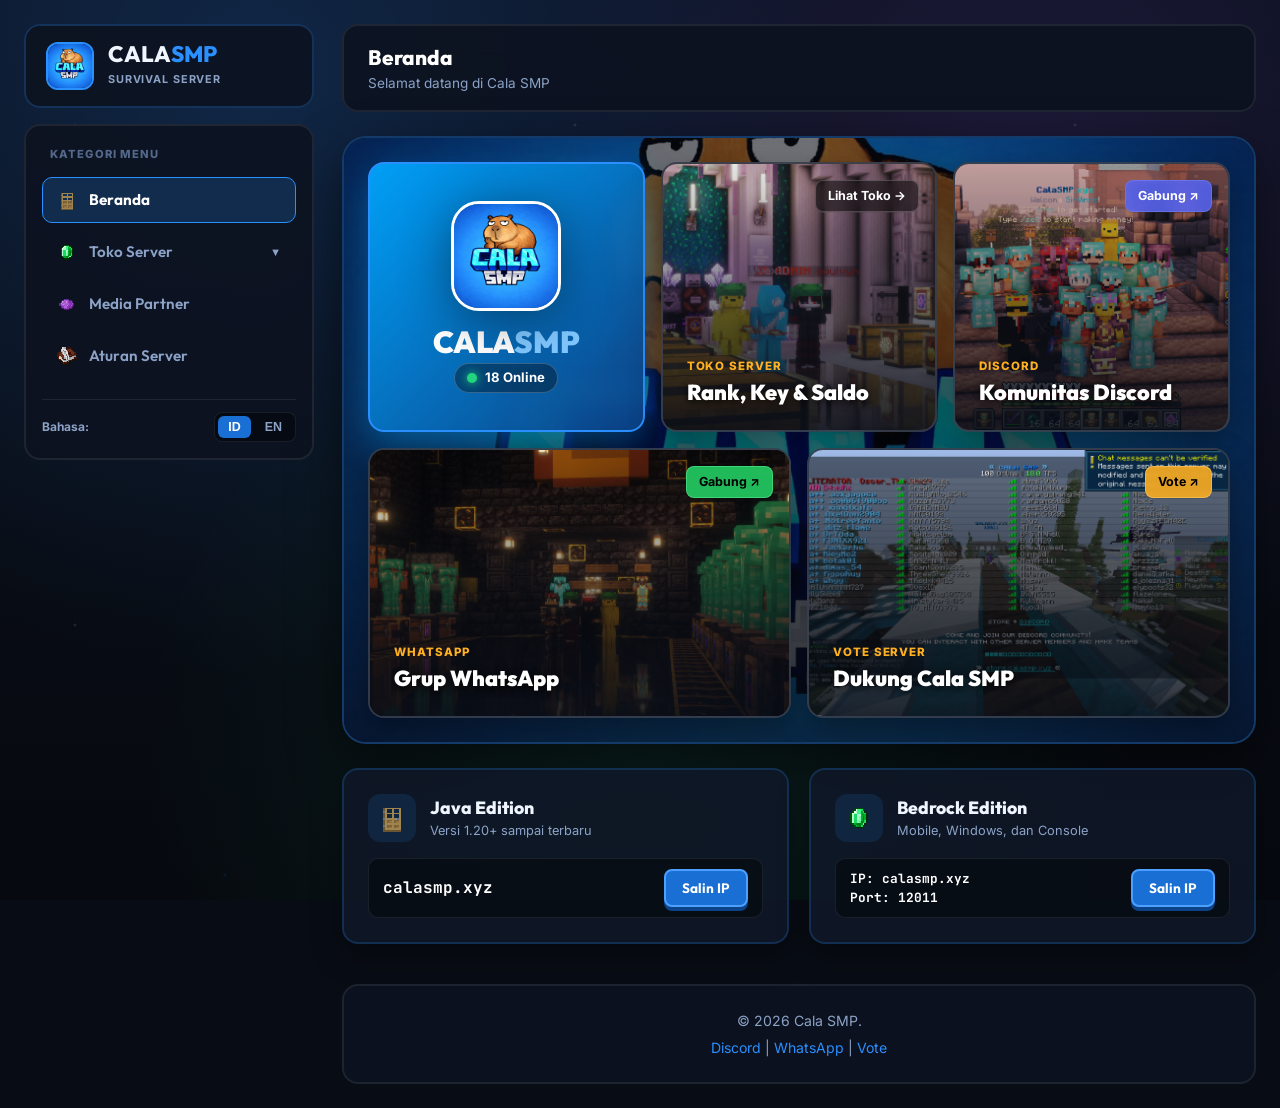
==== cala-smp-website/index.html @ ab81745f "Add files via upload" ====
<!DOCTYPE html>
<html lang="id">
<head>
    <meta charset="UTF-8">
    <meta name="viewport" content="width=device-width, initial-scale=1.0">
    <title>Cala SMP — Official Server & Shop</title>
    <meta name="description" content="Server survival Indonesia terinspirasi Donut SMP. Terbuka untuk semua pemain.">
    <link rel="preconnect" href="https://fonts.googleapis.com">
    <link rel="preconnect" href="https://fonts.gstatic.com" crossorigin>
    <link href="https://fonts.googleapis.com/css2?family=Outfit:wght@400;500;600;700;800;900&family=Inter:wght@400;500;600;700&family=JetBrains+Mono:wght@500;600;700&display=swap" rel="stylesheet">
    <link rel="stylesheet" href="css/style.css">
</head>
<body>

    <!-- Ambient background glow -->
    <div class="page-bg"></div>

    <!-- App Layout Container -->
    <div class="app-layout">
        
        <!-- Sidebar Navigation -->
        <aside class="sidebar" id="sidebar">
            <button class="sidebar-close" id="sidebarClose" aria-label="Tutup menu">✕</button>

            <!-- Brand Box -->
            <div class="brand-box">
                <div class="brand-logo-wrap">
                    <img src="img/cala.png" alt="Cala SMP" class="brand-logo">
                </div>
                <div class="brand-details">
                    <h1 class="brand-title">CALA<span>SMP</span></h1>
                    <span class="brand-tag">SURVIVAL SERVER</span>
                </div>
            </div>

            <!-- Clean Navigation Categories -->
            <div class="nav-card">
                <div class="nav-label" data-i18n="categories_lbl">Kategori Menu</div>

                <button class="nav-btn active" data-target="home">
                    <span class="nav-icon"><img src="img/Oak_Door.png" alt="" class="mc-nav-ico"></span>
                    <span data-i18n="nav_home">Beranda</span>
                </button>

                <div class="nav-group" id="storeGroup">
                    <button class="nav-btn" id="storeTrigger">
                        <span class="nav-icon"><img src="img/Emerald.png" alt="" class="mc-nav-ico"></span>
                        <span data-i18n="nav_store">Toko Server</span>
                        <span class="nav-chevron">▼</span>
                    </button>
                    <div class="nav-submenu" id="storeSubmenu">
                        <div class="nav-submenu-inner">
                            <button class="nav-sublink" data-target="ranks"><img src="img/Lapis_Lazuli.png" alt="" class="mc-sub-ico"><span data-i18n="nav_ranks">Rank</span></button>
                            <button class="nav-sublink" data-target="keys"><img src="img/Tripwire_Hook.png" alt="" class="mc-sub-ico"><span data-i18n="nav_keys">Key Crate</span></button>
                            <button class="nav-sublink" data-target="money"><img src="img/Bundle_Filled.png" alt="" class="mc-sub-ico"><span data-i18n="nav_money">Saldo Server</span></button>
                            <button class="nav-sublink" data-target="tools"><img src="img/Netherite_Pickaxe.png" alt="" class="mc-sub-ico"><span data-i18n="nav_tools">Amethyst Tool</span></button>
                        </div>
                    </div>
                </div>

                <button class="nav-btn" data-target="media">
                    <span class="nav-icon"><img src="img/Purple_Dye.png" alt="" class="mc-nav-ico"></span>
                    <span data-i18n="nav_media">Media Partner</span>
                </button>
                
                <button class="nav-btn" data-target="rules">
                    <span class="nav-icon"><img src="img/Writable_Book.png" alt="" class="mc-nav-ico"></span>
                    <span data-i18n="nav_rules">Aturan Server</span>
                </button>

                <!-- Integrated Language Switcher Box -->
                <div class="sidebar-lang-box">
                    <span class="lang-label">Bahasa:</span>
                    <div class="lang-switch">
                        <button class="lang-btn active" data-lang="id">ID</button>
                        <button class="lang-btn" data-lang="en">EN</button>
                    </div>
                </div>
            </div>
        </aside>

        <!-- Sidebar Overlay for Mobile -->
        <div class="sidebar-overlay" id="sidebarOverlay"></div>

        <!-- Main Content Area -->
        <main class="main-content">

            <!-- Topbar Header (Cleaned up, no buttons) -->
            <header class="topbar">
                <div class="topbar-left">
                    <button class="mobile-menu-btn" id="menuBtn" aria-label="Buka Menu">
                        <span>☰</span>
                    </button>
                    <div class="topbar-title-wrap">
                        <h2 id="pageTitle" data-i18n="nav_home">Beranda</h2>
                        <p id="pageSub" data-i18n="topbar_home_sub">Selamat datang di Cala SMP</p>
                    </div>
                </div>
            </header>

            <!-- Content Panes Container -->
            <div class="pane-wrapper">

                <!-- PANE 1: BERANDA -->
                <section class="pane active" id="pane-home">
                    
                    <!-- Hero Container with Video Background (DonutSMP Inspired Layout) -->
                    <div class="hero-donut-section">
                        
                        <!-- Background Video Loop with High Brightness & Opacity -->
                        <div class="hero-video-wrap">
                            <video autoplay muted loop playsinline poster="img/cala.png">
                                <source src="img/bg.mp4" type="video/mp4">
                            </video>
                            <div class="hero-video-overlay"></div>
                        </div>

                        <!-- 5-Card DonutSMP Style Hero Grid -->
                        <div class="hero-donut-grid">
                            
                            <!-- Card 1: Brand Logo & Online Status (DonutSMP Centered Layout, No IP pill) -->
                            <div class="hero-card-brand 3d-card hero-card-donut-style">
                                <div class="hero-donut-logo-box">
                                    <img src="img/cala.png" alt="Cala SMP" class="hero-donut-logo">
                                </div>
                                <div class="hero-donut-brand-info">
                                    <h1 class="hero-donut-title">CALA<span>SMP</span></h1>
                                    <div class="hero-status-tag">
                                        <span class="live-status-dot"></span>
                                        <span><strong id="player-count">--</strong> Online</span>
                                    </div>
                                </div>
                            </div>

                            <!-- Card 2: Store Banner Card (using store.png) -->
                            <div class="hero-card-banner 3d-card" onclick="switchPane('store')">
                                <img src="img/store.png" alt="Toko Server" class="hero-banner-img">
                                <div class="hero-banner-gradient"></div>
                                <div class="hero-banner-content">
                                    <span class="hero-banner-subtag" data-i18n="nav_store">TOKO SERVER</span>
                                    <h3 class="hero-banner-title" data-i18n="hero_store_title">Rank, Key & Saldo</h3>
                                </div>
                                <div class="hero-banner-badge-go">
                                    <span data-i18n="open_menu">Lihat Toko →</span>
                                </div>
                            </div>

                            <!-- Card 3: Discord Banner Card (using discord.png) -->
                            <a href="https://discord.gg/gHMrYFJQqt" target="_blank" class="hero-card-banner 3d-card">
                                <img src="img/discord.png" alt="Discord" class="hero-banner-img">
                                <div class="hero-banner-gradient"></div>
                                <div class="hero-banner-content">
                                    <span class="hero-banner-subtag">DISCORD</span>
                                    <h3 class="hero-banner-title" data-i18n="hero_discord_title">Komunitas Discord</h3>
                                </div>
                                <div class="hero-banner-badge-go btn-disc-badge">
                                    <span>Gabung ↗</span>
                                </div>
                            </a>

                            <!-- Card 4: WhatsApp Banner Card (using whatsapp.png) -->
                            <a href="https://chat.whatsapp.com/Hsfldrb8zcM2hnNnsLXDwQ" target="_blank" class="hero-card-banner 3d-card">
                                <img src="img/whatsapp.png" alt="WhatsApp" class="hero-banner-img">
                                <div class="hero-banner-gradient"></div>
                                <div class="hero-banner-content">
                                    <span class="hero-banner-subtag">WHATSAPP</span>
                                    <h3 class="hero-banner-title" data-i18n="hero_wa_title">Grup WhatsApp</h3>
                                </div>
                                <div class="hero-banner-badge-go btn-wa-badge">
                                    <span>Gabung ↗</span>
                                </div>
                            </a>

                            <!-- Card 5: Vote Banner Card (using vote.png) -->
                            <a href="https://minecraft-mp.com/server/359580/vote/" target="_blank" class="hero-card-banner 3d-card">
                                <img src="img/vote.png" alt="Vote" class="hero-banner-img">
                                <div class="hero-banner-gradient"></div>
                                <div class="hero-banner-content">
                                    <span class="hero-banner-subtag">VOTE SERVER</span>
                                    <h3 class="hero-banner-title" data-i18n="hero_vote_title">Dukung Cala SMP</h3>
                                </div>
                                <div class="hero-banner-badge-go btn-vote-badge">
                                    <span>Vote ↗</span>
                                </div>
                            </a>

                        </div>
                    </div>

                    <!-- Server IP Info Grid (Uniform White Text for Java & Bedrock) -->
                    <div class="info-grid-2">
                        
                        <!-- Java Edition Card -->
                        <div class="info-card 3d-card">
                            <div class="card-header">
                                <span class="card-ico"><img src="img/Oak_Door.png" alt="" class="mc-header-ico"></span>
                                <div>
                                    <h3>Java Edition</h3>
                                    <p data-i18n="lbl_java_sub">Versi 1.20+ sampai terbaru</p>
                                </div>
                            </div>
                            <div class="ip-display-box">
                                <span class="ip-val white-text">calasmp.xyz</span>
                                <button class="btn-3d btn-sm" onclick="copyIP('calasmp.xyz')" data-i18n="btn_copy_short">Salin IP</button>
                            </div>
                        </div>

                        <!-- Bedrock Edition Card -->
                        <div class="info-card 3d-card">
                            <div class="card-header">
                                <span class="card-ico"><img src="img/Emerald.png" alt="" class="mc-header-ico"></span>
                                <div>
                                    <h3>Bedrock Edition</h3>
                                    <p data-i18n="lbl_bedrock_sub">Mobile, Windows, dan Console</p>
                                </div>
                            </div>
                            <div class="ip-display-box">
                                <div class="ip-multi white-text">
                                    <span>IP: <strong>calasmp.xyz</strong></span>
                                    <span>Port: <strong>12011</strong></span>
                                </div>
                                <button class="btn-3d btn-sm" onclick="copyIP('calasmp.xyz:12011')" data-i18n="btn_copy_short">Salin IP</button>
                            </div>
                        </div>

                    </div>

                </section>

                <!-- PANE 2: TOKO CATEGORIES (Improved UI/UX Overview) -->
                <section class="pane" id="pane-store">
                    <div class="pane-header">
                        <span class="eyebrow" data-i18n="store_eye">Toko Server</span>
                        <h2 data-i18n="store_h2">Rank, Key dan Saldo Server</h2>
                        <p data-i18n="store_sub">Semua pembelian digunakan untuk operasional dan pengembangan server.</p>
                    </div>

                    <div class="tile-grid">
                        <div class="tile-card 3d-card store-cat-card" onclick="switchPane('ranks')">
                            <div class="cat-card-top">
                                <div class="tile-ico-wrap"><img src="img/Lapis_Lazuli.png" alt="Rank" class="mc-tile-img"></div>
                                <span class="cat-start-price">Mulai Rp 25.000</span>
                            </div>
                            <h3 data-i18n="nav_ranks">Rank</h3>
                            <p data-i18n="tile_ranks_d">Slot sethome lebih banyak, kit harian, dan limit auction house lebih besar.</p>
                            <span class="btn-3d btn-tile-go" data-i18n="open_menu">Lihat Rank →</span>
                        </div>

                        <div class="tile-card 3d-card store-cat-card" onclick="switchPane('keys')">
                            <div class="cat-card-top">
                                <div class="tile-ico-wrap"><img src="img/Tripwire_Hook.png" alt="Key Crate" class="mc-tile-img"></div>
                                <span class="cat-start-price">Mulai Rp 10.000</span>
                            </div>
                            <h3 data-i18n="nav_keys">Key Crate</h3>
                            <p data-i18n="tile_keys_d">Kunci untuk membuka crate loot box di dalam game.</p>
                            <span class="btn-3d btn-tile-go" data-i18n="open_menu">Lihat Key →</span>
                        </div>

                        <div class="tile-card 3d-card store-cat-card" onclick="switchPane('money')">
                            <div class="cat-card-top">
                                <div class="tile-ico-wrap"><img src="img/Bundle_Filled.png" alt="Saldo" class="mc-tile-img"></div>
                                <span class="cat-start-price">Mulai Rp 2.000</span>
                            </div>
                            <h3 data-i18n="nav_money">Saldo Server</h3>
                            <p data-i18n="tile_money_d">Top up saldo money untuk transaksi dengan pemain lain.</p>
                            <span class="btn-3d btn-tile-go" data-i18n="open_menu">Lihat Saldo →</span>
                        </div>

                        <div class="tile-card 3d-card store-cat-card" onclick="switchPane('tools')">
                            <div class="cat-card-top">
                                <div class="tile-ico-wrap"><img src="img/Netherite_Pickaxe.png" alt="Tools" class="mc-tile-img"></div>
                                <span class="cat-start-price">Mulai Rp 20.000</span>
                            </div>
                            <h3 data-i18n="nav_tools">Amethyst Tool</h3>
                            <p data-i18n="tile_tools_d">Peralatan khusus seperti Tree Chopper, Sell Axe, dan Drill.</p>
                            <span class="btn-3d btn-tile-go" data-i18n="open_menu">Lihat Tool →</span>
                        </div>
                    </div>
                </section>

                <!-- PANE 3: RANKS (Cleaned PERMANEN Top Badges, Added to Benefit List for Custom & Donatur) -->
                <section class="pane" id="pane-ranks">
                    <div class="pane-header">
                        <span class="eyebrow" data-i18n="nav_ranks">Pilihan Rank</span>
                        <h2 data-i18n="ranks_h2">Rank Server Cala SMP</h2>
                        <p data-i18n="ranks_sub">Semua kit rank bisa diclaim setiap hari</p>
                    </div>

                    <!-- 4-Column Grid Layout matching store.hitmansmp.net Screenshot -->
                    <div class="ranks-grid">
                        
                        <!-- Cala+ Rank Card (No Top PERMANEN Badge) -->
                        <div class="rank-grid-card 3d-card">
                            <div class="rank-card-top">
                                <div class="rank-icon-bg">
                                    <img src="img/Lapis_Lazuli.png" alt="Cala+" class="mc-rank-img">
                                </div>
                                <h3 class="rank-card-title">Cala+ Rank</h3>
                                <button class="perks-toggle-btn" onclick="togglePerks(this)">
                                    <span data-i18n="view_perks">Lihat benefit rank</span> <span class="arrow-ico">▼</span>
                                </button>
                            </div>

                            <!-- Collapsible Perks Section -->
                            <div class="perks-collapsible">
                                <ul class="perks-grid-list">
                                    <li><span class="check-ico">✓</span><span data-i18n="cp1">Unlock semua slot sethome</span></li>
                                    <li><span class="check-ico">✓</span><span data-i18n="cp2">Claim kit Cala+ setiap hari</span></li>
                                    <li><span class="check-ico">✓</span><span data-i18n="cp3">Auction house limit 25 slot</span></li>
                                    <li><span class="check-ico">✓</span><span data-i18n="cp4">Order limit 25 slot</span></li>
                                </ul>
                            </div>

                            <!-- Bottom Row: Price Left, Buy Button Right -->
                            <div class="rank-card-footer">
                                <div class="price-stack">
                                    <span class="price-label" data-i18n="lbl_price">HARGA</span>
                                    <div class="price-values">
                                        <span class="old-price">Rp 35.000</span>
                                        <span class="new-price">Rp 25.000</span>
                                    </div>
                                </div>
                                <button class="btn-3d btn-buy" onclick="openBuyModal('Rank Cala+')" data-i18n="btn_buy">Beli</button>
                            </div>
                        </div>

                        <!-- Cala++ Rank Card (No Top PERMANEN Badge) -->
                        <div class="rank-grid-card 3d-card rank-highlight-purple">
                            <div class="rank-card-top">
                                <div class="rank-icon-bg purple-bg">
                                    <img src="img/Diamond.png" alt="Cala++" class="mc-rank-img">
                                </div>
                                <h3 class="rank-card-title">Cala++ Rank</h3>
                                <button class="perks-toggle-btn" onclick="togglePerks(this)">
                                    <span data-i18n="view_perks">Lihat benefit rank</span> <span class="arrow-ico">▼</span>
                                </button>
                            </div>

                            <!-- Collapsible Perks Section -->
                            <div class="perks-collapsible">
                                <ul class="perks-grid-list">
                                    <li><span class="check-ico">✓</span><span data-i18n="cpp1">Unlock semua slot sethome</span></li>
                                    <li><span class="check-ico">✓</span><span data-i18n="cppkit">Claim kit Cala+ dan Cala++ setiap hari</span></li>
                                    <li><span class="check-ico">✓</span><span data-i18n="cpp4">Auction house limit 35 slot</span></li>
                                    <li><span class="check-ico">✓</span><span data-i18n="cpp5">Order limit 35 slot</span></li>
                                    <li><span class="check-ico">✓</span><span data-i18n="cpp67">Akses perintah enderchest dan anvil</span></li>
                                    <li><span class="check-ico">✓</span><span data-i18n="cpp9">Akses ahfastbuy dan ahfastsell</span></li>
                                </ul>
                            </div>

                            <!-- Bottom Row: Price Left, Buy Button Right -->
                            <div class="rank-card-footer">
                                <div class="price-stack">
                                    <span class="price-label" data-i18n="lbl_price">HARGA</span>
                                    <div class="price-values">
                                        <span class="old-price">Rp 65.000</span>
                                        <span class="new-price">Rp 50.000</span>
                                    </div>
                                </div>
                                <button class="btn-3d btn-buy btn-purple" onclick="openBuyModal('Rank Cala++')" data-i18n="btn_buy">Beli</button>
                            </div>
                        </div>

                        <!-- CUSTOM Rank Card (PERMANEN shown inside Perks Dropdown) -->
                        <div class="rank-grid-card 3d-card rank-highlight-white">
                            <div class="rank-card-top">
                                <div class="rank-icon-bg white-bg">
                                    <img src="img/White_Dye.png" alt="Custom" class="mc-rank-img">
                                </div>
                                <h3 class="rank-card-title">Custom Rank</h3>
                                <button class="perks-toggle-btn" onclick="togglePerks(this)">
                                    <span data-i18n="view_perks">Lihat benefit rank</span> <span class="arrow-ico">▼</span>
                                </button>
                            </div>

                            <!-- Collapsible Perks Section -->
                            <div class="perks-collapsible">
                                <ul class="perks-grid-list">
                                    <li><span class="check-ico star-ico">⭐</span><strong class="highlight-perm" data-i18n="c_perm">Durasi Rank: PERMANEN</strong></li>
                                    <li><span class="check-ico">✓</span><span data-i18n="c1">Semua benefit Cala+ dan Cala++</span></li>
                                    <li><span class="check-ico">✓</span><span data-i18n="c2">Claim kit Cala+, Cala++, dan Custom</span></li>
                                    <li><span class="check-ico">✓</span><span data-i18n="c3">Auction house limit 40 slot</span></li>
                                    <li><span class="check-ico">✓</span><span data-i18n="c4">Order limit 40 slot</span></li>
                                    <li><span class="check-ico">✓</span><span data-i18n="c5">Akses craft, recipe, smithing, grindstone</span></li>
                                    <li><span class="check-ico">✓</span><span data-i18n="c10">Bebas request prefix nama rank</span></li>
                                </ul>
                            </div>

                            <!-- Bottom Row: Price Left, Buy Button Right -->
                            <div class="rank-card-footer">
                                <div class="price-stack">
                                    <span class="price-label" data-i18n="lbl_price">HARGA</span>
                                    <div class="price-values">
                                        <span class="old-price">Rp 250.000</span>
                                        <span class="new-price">Rp 200.000</span>
                                    </div>
                                </div>
                                <button class="btn-3d btn-buy btn-white" onclick="openBuyModal('Rank Custom')" data-i18n="btn_buy">Beli</button>
                            </div>
                        </div>

                        <!-- DONATUR Rank Card (PERMANEN shown inside Perks Dropdown) -->
                        <div class="rank-grid-card 3d-card rank-highlight-emerald">
                            <div class="rank-card-top">
                                <div class="rank-icon-bg emerald-bg">
                                    <img src="img/Emerald.png" alt="Donatur" class="mc-rank-img">
                                </div>
                                <h3 class="rank-card-title">Donatur Rank</h3>
                                <button class="perks-toggle-btn" onclick="togglePerks(this)">
                                    <span data-i18n="view_perks">Lihat benefit rank</span> <span class="arrow-ico">▼</span>
                                </button>
                            </div>

                            <!-- Collapsible Perks Section -->
                            <div class="perks-collapsible">
                                <ul class="perks-grid-list">
                                    <li><span class="check-ico star-ico">⭐</span><strong class="highlight-perm" data-i18n="d_perm">Durasi Rank: PERMANEN</strong></li>
                                    <li><span class="check-ico">✓</span><span data-i18n="d_unlock">Unlock semua slot sethome</span></li>
                                    <li><span class="check-ico">✓</span><span data-i18n="d_kit">Claim kit rank cooldown 24 jam</span></li>
                                    <li><span class="check-ico">✓</span><span data-i18n="d_auction">Auction house dan order limit 40 slot</span></li>
                                    <li><span class="check-ico">✓</span><span data-i18n="d_ec">Akses ec, anvil, craft, smithing, grindstone</span></li>
                                    <li><span class="check-ico">✓</span><span data-i18n="d_prefix">Bebas request prefix nama rank</span></li>
                                </ul>
                            </div>

                            <!-- Bottom Row: Price Left, Buy Button Right -->
                            <div class="rank-card-footer">
                                <div class="price-stack">
                                    <span class="price-label" data-i18n="lbl_price">HARGA</span>
                                    <div class="price-values">
                                        <span class="old-price">Rp 600.000</span>
                                        <span class="new-price">Rp 485.000</span>
                                    </div>
                                </div>
                                <button class="btn-3d btn-buy btn-green" onclick="openBuyModal('Rank Donatur')" data-i18n="btn_buy">Beli</button>
                            </div>
                        </div>

                    </div>
                </section>

                <!-- PANE 4: KEYS -->
                <section class="pane" id="pane-keys">
                    <div class="pane-header">
                        <span class="eyebrow" data-i18n="nav_keys">Key Crate</span>
                        <h2 data-i18n="keys_h2">Key Crate</h2>
                        <p data-i18n="keys_sub">Kunci untuk membuka loot box di dalam game.</p>
                    </div>

                    <div class="item-grid">
                        <div class="item-card 3d-card">
                            <div class="item-ico-wrap"><img src="img/Tripwire_Hook.png" alt="Gold Key" class="mc-item-img"></div>
                            <h3 class="gold-text" data-i18n="key_gold">Gold Key</h3>
                            <div class="item-price">Rp 10.000</div>
                            <p data-i18n="key_gold_d">Kunci untuk membuka crate Gold.</p>
                            <button class="btn-3d btn-item" onclick="openBuyModal('Gold Key')" data-i18n="btn_buy_short">Beli</button>
                        </div>

                        <div class="item-card 3d-card">
                            <div class="item-ico-wrap"><img src="img/Tripwire_Hook.png" alt="Crimson Key" class="mc-item-img"></div>
                            <h3 class="red-text" data-i18n="key_crimson">Crimson Key</h3>
                            <div class="item-price">Rp 10.000</div>
                            <p data-i18n="key_crimson_d">Kunci untuk membuka crate Crimson.</p>
                            <button class="btn-3d btn-item" onclick="openBuyModal('Crimson Key')" data-i18n="btn_buy_short">Beli</button>
                        </div>

                        <div class="item-card 3d-card">
                            <div class="item-ico-wrap"><img src="img/Tripwire_Hook.png" alt="Prime Key" class="mc-item-img"></div>
                            <h3 class="blue-text" data-i18n="key_prime">Prime Key</h3>
                            <div class="item-price">Rp 10.000</div>
                            <p data-i18n="key_prime_d">Kunci untuk membuka crate Prime.</p>
                            <button class="btn-3d btn-item" onclick="openBuyModal('Prime Key')" data-i18n="btn_buy_short">Beli</button>
                        </div>

                        <div class="item-card 3d-card">
                            <div class="item-ico-wrap"><img src="img/Tripwire_Hook.png" alt="Amethyst Key" class="mc-item-img"></div>
                            <h3 class="purple-text" data-i18n="key_amethyst">Amethyst Key</h3>
                            <div class="item-price">Rp 15.000</div>
                            <p data-i18n="key_amethyst_d">Kunci untuk membuka crate Amethyst.</p>
                            <button class="btn-3d btn-item btn-purple" onclick="openBuyModal('Amethyst Key')" data-i18n="btn_buy_short">Beli</button>
                        </div>
                    </div>
                </section>

                <!-- PANE 5: MONEY (Strictly Aligned Grid) -->
                <section class="pane" id="pane-money">
                    <div class="pane-header">
                        <span class="eyebrow" data-i18n="nav_money">Saldo Server</span>
                        <h2 data-i18n="money_h2">Top Up Saldo Server</h2>
                        <p data-i18n="money_sub">Mulai dari Rp 2.000 untuk kebutuhan transaksi ekonomi.</p>
                    </div>

                    <div class="money-grid">
                        <div class="money-card 3d-card">
                            <div class="money-top-wrap">
                                <div class="money-ico-wrap"><img src="img/Bundle_Filled.png" alt="Money 1M" class="mc-money-img"></div>
                                <div class="money-amount">1M</div>
                                <div class="money-sublabel" data-i18n="money_label">Saldo Server</div>
                                <div class="money-price">Rp 2.000</div>
                            </div>
                            <button class="btn-3d btn-item" onclick="openBuyModal('Money 1M')" data-i18n="btn_buy_short">Beli</button>
                        </div>

                        <div class="money-card 3d-card">
                            <div class="money-top-wrap">
                                <div class="money-ico-wrap"><img src="img/Bundle_Filled.png" alt="Money 5M" class="mc-money-img"></div>
                                <div class="money-amount">5M</div>
                                <div class="money-sublabel" data-i18n="money_label">Saldo Server</div>
                                <div class="money-price">Rp 10.000</div>
                            </div>
                            <button class="btn-3d btn-item btn-green" onclick="openBuyModal('Money 5M')" data-i18n="btn_buy_short">Beli</button>
                        </div>

                        <div class="money-card 3d-card">
                            <div class="money-top-wrap">
                                <div class="money-ico-wrap"><img src="img/Bundle_Filled.png" alt="Money 10M" class="mc-money-img"></div>
                                <div class="money-amount">10M</div>
                                <div class="money-sublabel" data-i18n="money_label">Saldo Server</div>
                                <div class="money-price">Rp 20.000</div>
                            </div>
                            <button class="btn-3d btn-item" onclick="openBuyModal('Money 10M')" data-i18n="btn_buy_short">Beli</button>
                        </div>

                        <div class="money-card 3d-card">
                            <div class="money-top-wrap">
                                <div class="money-ico-wrap"><img src="img/Bundle_Filled.png" alt="Money 25M" class="mc-money-img"></div>
                                <div class="money-amount">25M</div>
                                <div class="money-sublabel" data-i18n="money_label">Saldo Server</div>
                                <div class="money-price">Rp 50.000</div>
                            </div>
                            <button class="btn-3d btn-item" onclick="openBuyModal('Money 25M')" data-i18n="btn_buy_short">Beli</button>
                        </div>

                        <div class="money-card 3d-card">
                            <div class="money-top-wrap">
                                <div class="money-ico-wrap"><img src="img/Bundle_Filled.png" alt="Money 50M" class="mc-money-img"></div>
                                <div class="money-amount">50M</div>
                                <div class="money-sublabel" data-i18n="money_label">Saldo Server</div>
                                <div class="money-price">Rp 100.000</div>
                            </div>
                            <button class="btn-3d btn-item" onclick="openBuyModal('Money 50M')" data-i18n="btn_buy_short">Beli</button>
                        </div>

                        <!-- Card 6: Strictly Aligned Custom Card -->
                        <div class="money-card 3d-card">
                            <div class="money-top-wrap">
                                <div class="money-ico-wrap"><img src="img/Nether_Star.png" alt="Custom Money" class="mc-money-img"></div>
                                <div class="money-amount" data-i18n="custom_title">Custom</div>
                                <div class="money-sublabel" data-i18n="custom_sub">Nominal sesuai kebutuhan</div>
                                <div class="money-price">Bebas</div>
                            </div>
                            <button class="btn-3d btn-item" onclick="openBuyModal('Custom Money')" data-i18n="btn_contact">Hubungi Admin</button>
                        </div>
                    </div>
                </section>

                <!-- PANE 6: TOOLS -->
                <section class="pane" id="pane-tools">
                    <div class="pane-header">
                        <span class="eyebrow" data-i18n="nav_tools">Amethyst Tools</span>
                        <h2 data-i18n="tools_h2">Special Tools</h2>
                        <p data-i18n="tools_sub">Peralatan khusus untuk membantu aktivitas mining dan grinding.</p>
                    </div>

                    <div class="item-grid">
                        <div class="item-card 3d-card">
                            <div class="item-ico-wrap"><img src="img/TreeChopper_Axe.png" alt="Tree Chopper" class="mc-item-img"></div>
                            <h3 class="purple-text" data-i18n="am_sword">Tree Chopper</h3>
                            <div class="item-price">Rp 20.000</div>
                            <p data-i18n="am_sword_d">Nebang satu pohon penuh dalam satu kali tebang.</p>
                            <button class="btn-3d btn-item btn-purple" onclick="openBuyModal('Tree Chopper')" data-i18n="btn_buy_short">Beli</button>
                        </div>

                        <div class="item-card 3d-card">
                            <div class="item-ico-wrap"><img src="img/Sellaxe_Axe.png" alt="Sell Axe" class="mc-item-img"></div>
                            <h3 class="purple-text" data-i18n="am_axe">Sell Axe</h3>
                            <div class="item-price">Rp 20.000</div>
                            <p data-i18n="am_axe_d">Jual otomatis isi chest langsung ke saldo money.</p>
                            <button class="btn-3d btn-item btn-purple" onclick="openBuyModal('Sell Axe')" data-i18n="btn_buy_short">Beli</button>
                        </div>

                        <div class="item-card 3d-card">
                            <div class="item-ico-wrap"><img src="img/Netherite_Pickaxe.png" alt="Amethyst Drill" class="mc-item-img"></div>
                            <h3 class="purple-text" data-i18n="am_pickaxe">Amethyst Drill</h3>
                            <div class="price-tag">
                                <span class="old-price">Rp 35.000</span>
                                <span class="new-price">Rp 30.000</span>
                            </div>
                            <p data-i18n="am_pickaxe_d">Mining area 3x3 block durasi 1 bulan.</p>
                            <button class="btn-3d btn-item btn-purple" onclick="openBuyModal('Amethyst Drill')" data-i18n="btn_buy_short">Beli</button>
                        </div>

                        <div class="item-card 3d-card">
                            <div class="item-ico-wrap"><img src="img/Potion_Water.png" alt="Shard Booster" class="mc-item-img"></div>
                            <h3 class="cyan-text" data-i18n="am_shard">Shard Booster</h3>
                            <div class="item-price">Rp 35.000</div>
                            <p data-i18n="am_shard_d">Dapat 4 shard setiap menit selama 3 hari.</p>
                            <button class="btn-3d btn-item" onclick="openBuyModal('Shard Booster')" data-i18n="btn_buy_short">Beli</button>
                        </div>

                        <div class="item-card 3d-card">
                            <div class="item-ico-wrap"><img src="img/Netherite_Pickaxe.png" alt="Amethyst Drill Perm" class="mc-item-img"></div>
                            <h3 class="purple-text" data-i18n="am_pickaxe_perm">Amethyst Drill Permanent</h3>
                            <div class="item-price">Rp 95.000</div>
                            <p data-i18n="am_pickaxe_perm_d">Mining area 3x3 block berlaku permanen.</p>
                            <button class="btn-3d btn-item btn-purple" onclick="openBuyModal('Amethyst Drill Permanent')" data-i18n="btn_buy_short">Beli</button>
                        </div>
                    </div>
                </section>

                <!-- PANE 7: MEDIA PARTNER -->
                <section class="pane" id="pane-media">
                    <div class="pane-header">
                        <span class="eyebrow" data-i18n="media_eye">Content Creator</span>
                        <h2 data-i18n="media_h2">Rank Media</h2>
                        <p data-i18n="media_sub">Program khusus untuk pembuat konten dan streamer.</p>
                    </div>

                    <div class="media-box 3d-card">
                        <div class="media-left">
                            <div class="media-ico-wrap"><img src="img/Purple_Dye.png" alt="Media Rank" class="mc-media-img"></div>
                            <div class="media-badge">MEDIA RANK</div>
                            <div class="media-free" data-i18n="media_free">Gratis Claim</div>
                            <div class="media-note" data-i18n="media_note">Berlaku selama 1 bulan</div>
                            <a href="https://wa.me/6281229029537?text=Halo%20admin%2C%20saya%20ingin%20mengajukan%20rank%20media" target="_blank" class="btn-3d btn-buy btn-purple" data-i18n="media_apply">Daftar Sekarang</a>
                        </div>
                        <div class="media-right">
                            <div class="media-col">
                                <h4 data-i18n="media_req">Persyaratan</h4>
                                <ul>
                                    <li><span data-i18n="mr1">500 total views pada live streaming</span></li>
                                    <li><span data-i18n="mr2">5000 views pada konten TikTok atau YouTube</span></li>
                                </ul>
                            </div>
                            <div class="media-col">
                                <h4 data-i18n="media_ben">Keuntungan</h4>
                                <ul>
                                    <li><span data-i18n="mb1">Unlock semua slot sethome</span></li>
                                    <li><span data-i18n="mb_kit">Claim kit khusus media</span></li>
                                    <li><span data-i18n="mb2">Prefix Media di chat dan tab list</span></li>
                                </ul>
                            </div>
                        </div>
                    </div>
                </section>

                <!-- PANE 8: ATURAN SERVER (High-End Redesigned UI/UX) -->
                <section class="pane" id="pane-rules">
                    <div class="pane-header">
                        <span class="eyebrow" data-i18n="rules_eye">Peraturan</span>
                        <h2 data-i18n="rules_h2">Aturan Server dan Chat</h2>
                        <p data-i18n="rules_sub">Patuhi aturan agar komunitas tetap sehat dan menyenangkan.</p>
                    </div>

                    <div class="rules-grid-modern">
                        <!-- Gameplay Rules Card -->
                        <div class="rules-card-modern 3d-card rule-card-gameplay">
                            <div class="rule-card-header">
                                <span class="rule-header-ico-wrap gameplay-ico"><img src="img/Writable_Book.png" alt="" class="mc-rules-header-ico"></span>
                                <div>
                                    <h3 data-i18n="rule1_title">Aturan Gameplay</h3>
                                    <span class="rule-card-subtitle">Pedoman Permainan & Keamanan</span>
                                </div>
                            </div>

                            <div class="rules-modern-list">
                                <div class="rule-item-box">
                                    <span class="rule-num">01</span>
                                    <span data-i18n="r1_1">Dilarang menggunakan hacked clients atau cheat</span>
                                </div>
                                <div class="rule-item-box">
                                    <span class="rule-num">02</span>
                                    <span data-i18n="r1_2">Dilarang menggunakan movement dan inventory mods</span>
                                </div>
                                <div class="rule-item-box">
                                    <span class="rule-num">03</span>
                                    <span data-i18n="r1_3">Dilarang menggunakan freecam atau easy place</span>
                                </div>
                                <div class="rule-item-box">
                                    <span class="rule-num">04</span>
                                    <span data-i18n="r1_4">Dilarang menggunakan macro atau script auto clicker</span>
                                </div>
                                <div class="rule-item-box">
                                    <span class="rule-num">05</span>
                                    <span data-i18n="r1_5">Dilarang memanfaatkan bug atau dupe item</span>
                                </div>
                                <div class="rule-item-box">
                                    <span class="rule-num">06</span>
                                    <span data-i18n="r1_6">Dilarang transaksi IRL dan cross server trading</span>
                                </div>
                                <div class="rule-item-box">
                                    <span class="rule-num">07</span>
                                    <span data-i18n="r1_7">Dilarang mencari atau menggunakan seed server</span>
                                </div>
                                <div class="rule-item-box">
                                    <span class="rule-num">08</span>
                                    <span data-i18n="r1_8">Maksimal 3 akun per pemain</span>
                                </div>
                            </div>
                        </div>

                        <!-- Chat Rules Card -->
                        <div class="rules-card-modern 3d-card rule-card-chat">
                            <div class="rule-card-header">
                                <span class="rule-header-ico-wrap chat-ico"><img src="img/Writable_Book.png" alt="" class="mc-rules-header-ico"></span>
                                <div>
                                    <h3 data-i18n="rule2_title">Aturan Chat</h3>
                                    <span class="rule-card-subtitle">Etika Komunikasi & Komunitas</span>
                                </div>
                            </div>

                            <div class="rules-modern-list">
                                <div class="rule-item-box">
                                    <span class="rule-num">01</span>
                                    <span data-i18n="r2_1">Dilarang spamming dan kata kata kasar</span>
                                </div>
                                <div class="rule-item-box">
                                    <span class="rule-num">02</span>
                                    <span data-i18n="r2_2">Dilarang promosi server lain</span>
                                </div>
                                <div class="rule-item-box">
                                    <span class="rule-num">03</span>
                                    <span data-i18n="r2_3">Dilarang ujaran kebencian dan diskriminasi</span>
                                </div>
                                <div class="rule-item-box">
                                    <span class="rule-num">04</span>
                                    <span data-i18n="r2_4">Dilarang menyebarkan informasi pribadi pemain lain</span>
                                </div>
                                <div class="rule-item-box">
                                    <span class="rule-num">05</span>
                                    <span data-i18n="r2_5">Dilarang mengaku sebagai staff</span>
                                </div>
                                <div class="rule-item-box">
                                    <span class="rule-num">06</span>
                                    <span data-i18n="r2_6">Dilarang menghindari sanksi ban</span>
                                </div>
                                <div class="rule-item-box">
                                    <span class="rule-num">07</span>
                                    <span data-i18n="r2_7">Laporkan bug dan cheater kepada admin</span>
                                </div>
                            </div>
                        </div>
                    </div>
                </section>

            </div> <!-- End Pane Wrapper -->

            <!-- Website Footer (Simplified Copyright Text) -->
            <footer class="app-footer">
                <p data-i18n="foot_copy">© 2026 Cala SMP.</p>
                <div class="foot-links">
                    <a href="https://discord.gg/gHMrYFJQqt" target="_blank">Discord</a> |
                    <a href="https://chat.whatsapp.com/Hsfldrb8zcM2hnNnsLXDwQ" target="_blank">WhatsApp</a> |
                    <a href="https://minecraft-mp.com/server/359580/vote/" target="_blank">Vote</a>
                </div>
            </footer>

        </main>
    </div>

    <!-- Buy Modal Overlay -->
    <div class="modal-overlay" id="buyOverlay" onclick="closeBuyModal()"></div>
    <div class="modal-card 3d-card" id="buyModal">
        <button class="modal-close-btn" onclick="closeBuyModal()">✕</button>
        <div class="modal-header">
            <img src="img/Emerald.png" alt="" class="mc-modal-ico">
            <div>
                <h3 id="modalItemTitle">Beli Item</h3>
                <p data-i18n="modal_sub">Pilih metode kontak untuk memproses pembayaran</p>
            </div>
        </div>
        <div class="modal-actions">
            <a href="https://wa.me/6281229029537" target="_blank" id="modalWaBtn" class="btn-3d btn-wa">
                <span>💬 WhatsApp Admin</span>
            </a>
            <a href="https://discord.com/users/SirVinnzzz" target="_blank" class="btn-3d btn-discord">
                <span>🎮 Discord DM (SirVinnzzz)</span>
            </a>
        </div>
    </div>

    <!-- Toast Notification Popup -->
    <div class="toast-popup" id="toast">IP Berhasil Disalin!</div>

    <script src="js/script.js"></script>
</body>
</html>
---- cala-smp-website/css/style.css ----
/* ==========================================================================
   CALA SMP — 3D Cyber Minecraft Design System (HitmanSMP Refined UI/UX)
   ========================================================================== */

:root {
    /* Cala SMP Core Palette (Preserving Blue/Cyber Theme) */
    --bg-dark: #080c14;
    --bg-card: rgba(16, 24, 40, 0.85);
    --bg-card-hover: rgba(22, 32, 52, 0.95);
    --bg-sidebar: rgba(13, 18, 32, 0.9);
    
    /* Blue Primary Accents */
    --blue-main: #1a6fd4;
    --blue-bright: #2a8fff;
    --blue-border: #4da0ff;
    --blue-shadow: #0c4287;

    /* Extended Color Accents */
    --amethyst: #8a4fd1;
    --amethyst-border: #b07cf0;
    --amethyst-shadow: #5a2e91;
    
    --emerald: #22d47e;
    --emerald-border: #56f0a6;
    --emerald-shadow: #127a47;

    --gold: #ffb020;
    --gold-border: #ffd275;
    --gold-shadow: #b37300;

    --red: #e05252;
    --red-shadow: #942b2b;

    --discord: #5865F2;
    --discord-border: #7983f5;
    --discord-shadow: #3b45a6;

    --wa: #25D366;
    --wa-border: #5cf095;
    --wa-shadow: #14803c;

    /* Text Colors */
    --text-primary: #f0f6ff;
    --text-muted: #8ca3c7;
    --text-faint: #53688a;

    /* Typography */
    --font-heading: 'Outfit', sans-serif;
    --font-body: 'Inter', sans-serif;
    --font-mono: 'JetBrains Mono', monospace;

    /* Transitions & Radii */
    --r-sm: 10px;
    --r-md: 16px;
    --r-lg: 24px;
    --t-fast: all 0.12s cubic-bezier(0.4, 0, 0.2, 1);
}

/* Reset & Global */
* {
    margin: 0;
    padding: 0;
    box-sizing: border-box;
}

html {
    scroll-behavior: smooth;
}

body {
    font-family: var(--font-body);
    background-color: var(--bg-dark);
    color: var(--text-primary);
    min-height: 100vh;
    line-height: 1.5;
    overflow-x: hidden;
}

/* Ambient Animated Background Glow */
.page-bg {
    position: fixed;
    inset: 0;
    z-index: -2;
    background:
        radial-gradient(circle at 20% 10%, rgba(42, 143, 255, 0.18), transparent 45%),
        radial-gradient(circle at 80% 20%, rgba(138, 79, 209, 0.15), transparent 40%),
        radial-gradient(circle at 50% 85%, rgba(34, 212, 126, 0.1), transparent 50%),
        linear-gradient(180deg, #0b1120 0%, var(--bg-dark) 60%, #06090f 100%);
}

.page-bg::after {
    content: '';
    position: absolute;
    inset: 0;
    background-image: 
        radial-gradient(2px 2px at 15% 25%, rgba(255, 255, 255, 0.25), transparent),
        radial-gradient(2px 2px at 45% 75%, rgba(42, 143, 255, 0.3), transparent),
        radial-gradient(2px 2px at 75% 35%, rgba(138, 79, 209, 0.25), transparent);
    background-size: 500px 500px;
    opacity: 0.6;
}

/* Pixelated Minecraft Icons System */
.mc-nav-ico { width: 20px; height: 20px; object-fit: contain; image-rendering: pixelated; vertical-align: middle; }
.mc-sub-ico { width: 16px; height: 16px; object-fit: contain; image-rendering: pixelated; vertical-align: middle; }
.mc-btn-ico { width: 22px; height: 22px; object-fit: contain; image-rendering: pixelated; vertical-align: middle; }
.mc-header-ico { width: 28px; height: 28px; object-fit: contain; image-rendering: pixelated; }
.mc-tile-img { width: 48px; height: 48px; object-fit: contain; image-rendering: pixelated; filter: drop-shadow(0 4px 10px rgba(0,0,0,0.5)); }
.mc-rank-img { width: 64px; height: 64px; object-fit: contain; image-rendering: pixelated; filter: drop-shadow(0 4px 12px rgba(0,0,0,0.6)); }
.mc-item-img { width: 56px; height: 56px; object-fit: contain; image-rendering: pixelated; filter: drop-shadow(0 4px 10px rgba(0,0,0,0.5)); }
.mc-money-img { width: 56px; height: 56px; object-fit: contain; image-rendering: pixelated; filter: drop-shadow(0 4px 10px rgba(0,0,0,0.5)); }
.mc-media-img { width: 64px; height: 64px; object-fit: contain; image-rendering: pixelated; filter: drop-shadow(0 4px 12px rgba(0,0,0,0.6)); }
.mc-rules-header-ico { width: 24px; height: 24px; object-fit: contain; image-rendering: pixelated; vertical-align: middle; margin-right: 6px; }
.mc-modal-ico { width: 36px; height: 36px; object-fit: contain; image-rendering: pixelated; }

/* 3D Button System */
.btn-3d {
    display: inline-flex;
    align-items: center;
    justify-content: center;
    gap: 8px;
    padding: 12px 20px;
    font-family: var(--font-heading);
    font-weight: 700;
    font-size: 0.95rem;
    color: #ffffff;
    background: var(--blue-main);
    border: 2px solid var(--blue-border);
    border-radius: var(--r-sm);
    filter: drop-shadow(0 5px 0rem var(--blue-shadow));
    cursor: pointer;
    text-decoration: none;
    transition: var(--t-fast);
    user-select: none;
}

.btn-3d:hover {
    filter: drop-shadow(0 0 0rem var(--blue-shadow));
    transform: translateY(4px);
}

.btn-3d:active {
    transform: translateY(5px);
}

/* Button Variants */
.btn-purple { background: var(--amethyst); border-color: var(--amethyst-border); filter: drop-shadow(0 5px 0rem var(--amethyst-shadow)); }
.btn-purple:hover { filter: drop-shadow(0 0 0rem var(--amethyst-shadow)); }

.btn-green { background: var(--emerald); border-color: var(--emerald-border); filter: drop-shadow(0 5px 0rem var(--emerald-shadow)); color: #0b140e; }
.btn-green:hover { filter: drop-shadow(0 0 0rem var(--emerald-shadow)); }

.btn-discord { background: var(--discord); border-color: var(--discord-border); filter: drop-shadow(0 5px 0rem var(--discord-shadow)); }
.btn-discord:hover { filter: drop-shadow(0 0 0rem var(--discord-shadow)); }

.btn-wa { background: var(--wa); border-color: var(--wa-border); filter: drop-shadow(0 5px 0rem var(--wa-shadow)); color: #051a0d; }
.btn-wa:hover { filter: drop-shadow(0 0 0rem var(--wa-shadow)); }

.btn-white { background: #f0f4fc; border-color: #ffffff; filter: drop-shadow(0 5px 0rem #9bb0d6); color: #0a1120; }
.btn-white:hover { filter: drop-shadow(0 0 0rem #9bb0d6); }

.btn-sm { padding: 8px 16px; font-size: 0.85rem; border-radius: 8px; filter: drop-shadow(0 4px 0rem var(--blue-shadow)); }
.btn-sm:hover { transform: translateY(3px); }

/* 3D Glassmorphism Card System */
.\33 d-card {
    background: var(--bg-card);
    border: 2px solid rgba(42, 143, 255, 0.2);
    border-radius: var(--r-md);
    padding: 24px;
    backdrop-filter: blur(16px);
    box-shadow: 0 12px 30px rgba(0, 0, 0, 0.35);
    transition: all 0.25s ease;
}

.\33 d-card:hover {
    border-color: rgba(42, 143, 255, 0.45);
    box-shadow: 0 16px 40px rgba(42, 143, 255, 0.15);
}

/* Layout Container */
.app-layout {
    display: flex;
    max-width: 1440px;
    margin: 0 auto;
    padding: 24px;
    gap: 28px;
    min-height: 100vh;
}

/* Sidebar Navigation */
.sidebar {
    width: 290px;
    flex-shrink: 0;
    display: flex;
    flex-direction: column;
    gap: 16px;
    position: sticky;
    top: 24px;
    height: calc(100vh - 48px);
    overflow-y: auto;
    z-index: 100;
}

.sidebar::-webkit-scrollbar { width: 4px; }
.sidebar::-webkit-scrollbar-thumb { background: rgba(42, 143, 255, 0.3); border-radius: 10px; }

.brand-box {
    display: flex;
    align-items: center;
    gap: 14px;
    padding: 16px 20px;
    background: var(--bg-sidebar);
    border: 2px solid rgba(42, 143, 255, 0.25);
    border-radius: var(--r-md);
    backdrop-filter: blur(12px);
}

.brand-logo-wrap {
    position: relative;
    width: 48px;
    height: 48px;
    flex-shrink: 0;
}

.brand-logo {
    width: 100%;
    height: 100%;
    object-fit: cover;
    border-radius: 12px;
    border: 2px solid var(--blue-bright);
}

.brand-title {
    font-family: var(--font-heading);
    font-size: 1.4rem;
    font-weight: 800;
    line-height: 1;
}

.brand-title span { color: var(--blue-bright); }
.brand-tag { font-size: 0.68rem; font-weight: 700; letter-spacing: 0.08em; color: var(--text-muted); }

/* Nav Card & Buttons */
.nav-card {
    background: var(--bg-sidebar);
    border: 2px solid rgba(255, 255, 255, 0.08);
    border-radius: var(--r-md);
    padding: 16px;
    display: flex;
    flex-direction: column;
    gap: 6px;
}

.nav-label {
    font-size: 0.7rem;
    font-weight: 800;
    letter-spacing: 0.1em;
    text-transform: uppercase;
    color: var(--text-faint);
    padding: 4px 8px 8px;
}

.nav-btn {
    display: flex;
    align-items: center;
    gap: 12px;
    padding: 12px 14px;
    background: transparent;
    border: 1px solid transparent;
    border-radius: var(--r-sm);
    color: var(--text-muted);
    font-family: var(--font-heading);
    font-weight: 600;
    font-size: 0.95rem;
    cursor: pointer;
    text-align: left;
    transition: all 0.2s ease;
    width: 100%;
}

.nav-btn:hover {
    background: rgba(42, 143, 255, 0.1);
    color: var(--text-primary);
    transform: translateX(4px);
}

.nav-btn.active {
    background: rgba(42, 143, 255, 0.2);
    border-color: var(--blue-bright);
    color: #ffffff;
    font-weight: 700;
}

.nav-icon { font-size: 1.1rem; display: flex; align-items: center; justify-content: center; }
.nav-chevron { margin-left: auto; font-size: 0.7rem; transition: transform 0.25s ease; }

.nav-group.open .nav-chevron { transform: rotate(180deg); }

.nav-submenu {
    display: grid;
    grid-template-rows: 0fr;
    transition: grid-template-rows 0.3s cubic-bezier(0.4, 0, 0.2, 1);
    overflow: hidden;
}

.nav-group.open .nav-submenu {
    grid-template-rows: 1fr;
    margin-top: 4px;
}

.nav-submenu-inner {
    min-height: 0;
    display: flex;
    flex-direction: column;
    gap: 2px;
    padding-left: 20px;
    border-left: 2px solid rgba(42, 143, 255, 0.3);
    margin-left: 14px;
}

.nav-sublink {
    display: flex;
    align-items: center;
    gap: 8px;
    padding: 9px 12px;
    background: transparent;
    border: none;
    color: var(--text-muted);
    font-size: 0.88rem;
    font-weight: 600;
    border-radius: 8px;
    cursor: pointer;
    transition: all 0.2s ease;
}

.nav-sublink:hover, .nav-sublink.active {
    color: var(--blue-bright);
    background: rgba(42, 143, 255, 0.12);
}

/* Integrated Sidebar Language Switcher Box */
.sidebar-lang-box {
    margin-top: 14px;
    padding-top: 12px;
    border-top: 1px solid rgba(255, 255, 255, 0.08);
    display: flex;
    align-items: center;
    justify-content: space-between;
    gap: 8px;
}

.lang-label {
    font-size: 0.75rem;
    font-weight: 700;
    color: var(--text-muted);
}

.lang-switch {
    display: flex;
    gap: 4px;
    background: rgba(0, 0, 0, 0.4);
    padding: 3px;
    border-radius: 8px;
    border: 1px solid rgba(255, 255, 255, 0.08);
}

.lang-btn {
    padding: 4px 10px;
    background: transparent;
    border: none;
    color: var(--text-muted);
    font-weight: 700;
    font-size: 0.78rem;
    border-radius: 6px;
    cursor: pointer;
    transition: all 0.2s ease;
}

.lang-btn.active {
    background: var(--blue-main);
    color: #ffffff;
}

/* Main Content Layout */
.main-content {
    flex: 1;
    min-width: 0;
    display: flex;
    flex-direction: column;
    gap: 24px;
}

/* Topbar Header */
.topbar {
    display: flex;
    align-items: center;
    justify-content: space-between;
    gap: 16px;
    padding: 16px 24px;
    background: var(--bg-sidebar);
    border: 2px solid rgba(255, 255, 255, 0.08);
    border-radius: var(--r-md);
    backdrop-filter: blur(16px);
}

.topbar-left {
    display: flex;
    align-items: center;
    gap: 14px;
}

.topbar-title-wrap h2 {
    font-family: var(--font-heading);
    font-size: 1.3rem;
    font-weight: 800;
    color: #ffffff;
}

.topbar-title-wrap p {
    font-size: 0.85rem;
    color: var(--text-muted);
}

.topbar-actions {
    display: flex;
    align-items: center;
    gap: 10px;
}

/* Topbar actions visibility rule: shown on Home, hidden on other panes */
body:not(.pane-home-active) .topbar-actions {
    display: none !important;
}

.btn-top-action {
    padding: 8px 16px;
    font-size: 0.85rem;
}

.btn-vote-top {
    background: var(--gold);
    border-color: var(--gold-border);
    filter: drop-shadow(0 4px 0rem var(--gold-shadow));
    color: #1a1000;
}
.btn-vote-top:hover { filter: drop-shadow(0 0 0rem var(--gold-shadow)); }

.mobile-menu-btn {
    display: none;
    padding: 8px 12px;
    background: rgba(42, 143, 255, 0.15);
    border: 1px solid var(--blue-bright);
    border-radius: 8px;
    color: #ffffff;
    font-size: 1.2rem;
    cursor: pointer;
}

/* Overlay Mobile */
.sidebar-overlay {
    display: none;
    position: fixed;
    inset: 0;
    background: rgba(0, 0, 0, 0.75);
    backdrop-filter: blur(6px);
    z-index: 99;
}

.sidebar-close {
    display: none;
    position: absolute;
    top: 12px;
    right: 12px;
    background: none;
    border: none;
    color: #fff;
    font-size: 1.2rem;
    cursor: pointer;
}

/* Panes Container */
.pane {
    display: none;
}

.pane.active {
    display: flex;
    flex-direction: column;
    gap: 24px;
    animation: paneFadeIn 0.35s ease-out forwards;
}

@keyframes paneFadeIn {
    from { opacity: 0; transform: translateY(12px); }
    to { opacity: 1; transform: translateY(0); }
}

.pane-header {
    margin-bottom: 8px;
}

.eyebrow {
    display: inline-block;
    padding: 4px 12px;
    background: rgba(42, 143, 255, 0.15);
    border: 1px solid rgba(42, 143, 255, 0.3);
    border-radius: 6px;
    color: var(--blue-bright);
    font-size: 0.75rem;
    font-weight: 800;
    text-transform: uppercase;
    letter-spacing: 0.08em;
    margin-bottom: 8px;
}

.pane-header h2 {
    font-family: var(--font-heading);
    font-size: 1.8rem;
    font-weight: 800;
}

.pane-header p {
    color: var(--text-muted);
    font-size: 0.95rem;
}

/* HERO SECTION (DonutSMP Inspired 5-Card Grid & Video Background) */
.hero-donut-section {
    position: relative;
    border-radius: var(--r-lg);
    border: 2px solid rgba(42, 143, 255, 0.35);
    background: #080d17;
    box-shadow: 0 20px 50px rgba(0, 0, 0, 0.5);
    padding: 24px;
    overflow: hidden;
}

.hero-video-wrap {
    position: absolute;
    inset: 0;
    z-index: 1;
    overflow: hidden;
}

.hero-video-wrap video {
    width: 100%;
    height: 100%;
    object-fit: cover;
    filter: brightness(0.85) saturate(1.3);
    opacity: 0.95;
}

.hero-video-overlay {
    position: absolute;
    inset: 0;
    background: 
        radial-gradient(circle at center, rgba(8, 13, 23, 0.15) 0%, rgba(8, 13, 23, 0.65) 100%),
        linear-gradient(180deg, rgba(8, 13, 23, 0.1) 0%, rgba(8, 13, 23, 0.6) 100%);
}

.hero-donut-grid {
    position: relative;
    z-index: 2;
    display: grid;
    grid-template-columns: repeat(6, 1fr);
    gap: 16px;
}

/* Card 1: Brand Logo & Online Status (DonutSMP Centered Icon Layout, Taller Height, No IP pill) */
.hero-card-brand.hero-card-donut-style {
    grid-column: span 2;
    background: linear-gradient(135deg, rgba(0, 166, 255, 0.95), rgba(12, 66, 135, 0.95));
    border: 2px solid #2a8fff;
    border-radius: var(--r-md);
    padding: 24px 20px;
    display: flex;
    flex-direction: column;
    align-items: center;
    justify-content: center;
    text-align: center;
    gap: 16px;
    min-height: 270px; /* Memanjang kebawah matching DonutSMP aspect ratio */
    box-shadow: 0 12px 35px rgba(0, 166, 255, 0.35);
    backdrop-filter: blur(8px);
}

.hero-donut-logo-box {
    width: 110px;
    height: 110px;
    position: relative;
    display: flex;
    align-items: center;
    justify-content: center;
}

.hero-donut-logo {
    width: 100%;
    height: 100%;
    object-fit: cover;
    border-radius: 28px;
    border: 3px solid #ffffff;
    filter: drop-shadow(0 8px 25px rgba(0, 0, 0, 0.4));
    transition: transform 0.3s ease;
}

.hero-card-donut-style:hover .hero-donut-logo {
    transform: scale(1.06);
}

.hero-donut-brand-info {
    display: flex;
    flex-direction: column;
    align-items: center;
    gap: 6px;
}

.hero-donut-title {
    font-size: 1.9rem;
    font-family: var(--font-heading);
    font-weight: 900;
    line-height: 1;
    color: #ffffff;
    letter-spacing: -0.01em;
}

.hero-donut-title span { color: #80c8ff; }

.hero-status-tag {
    display: inline-flex;
    align-items: center;
    gap: 8px;
    font-size: 0.82rem;
    font-weight: 700;
    color: #ffffff;
    background: rgba(0, 0, 0, 0.35);
    padding: 4px 12px;
    border-radius: 20px;
    border: 1px solid rgba(255, 255, 255, 0.2);
}

.live-status-dot {
    width: 10px;
    height: 10px;
    border-radius: 50%;
    background: var(--emerald);
    box-shadow: 0 0 10px var(--emerald);
    animation: pulseGlow 1.8s infinite;
}

@keyframes pulseGlow {
    0%, 100% { opacity: 1; transform: scale(1); }
    50% { opacity: 0.4; transform: scale(0.85); }
}

/* Image Card Banners (Store, Discord, WhatsApp, Vote) - Taller Height */
.hero-card-banner {
    position: relative;
    border-radius: var(--r-md);
    overflow: hidden;
    min-height: 270px; /* Memanjang kebawah matching DonutSMP grid height */
    display: flex;
    flex-direction: column;
    justify-content: flex-end;
    padding: 24px;
    cursor: pointer;
    text-decoration: none;
    border: 2px solid rgba(255, 255, 255, 0.15);
    transition: all 0.3s cubic-bezier(0.4, 0, 0.2, 1);
}

.hero-card-banner:nth-child(2) { grid-column: span 2; }
.hero-card-banner:nth-child(3) { grid-column: span 2; }
.hero-card-banner:nth-child(4) { grid-column: span 3; }
.hero-card-banner:nth-child(5) { grid-column: span 3; }

.hero-banner-img {
    position: absolute;
    inset: 0;
    width: 100%;
    height: 100%;
    object-fit: cover;
    transition: transform 0.4s ease;
    z-index: 1;
}

.hero-banner-gradient {
    position: absolute;
    inset: 0;
    background: linear-gradient(180deg, rgba(8, 13, 23, 0.1) 0%, rgba(8, 13, 23, 0.88) 100%);
    z-index: 2;
    transition: background 0.3s ease;
}

.hero-banner-content {
    position: relative;
    z-index: 3;
    display: flex;
    flex-direction: column;
    gap: 4px;
}

.hero-banner-subtag {
    font-size: 0.72rem;
    font-weight: 800;
    letter-spacing: 0.08em;
    color: var(--gold);
    text-transform: uppercase;
}

.hero-banner-title {
    font-family: var(--font-heading);
    font-size: 1.35rem;
    font-weight: 900;
    color: #ffffff;
    line-height: 1.2;
    text-shadow: 0 2px 8px rgba(0, 0, 0, 0.8);
}

.hero-banner-badge-go {
    position: absolute;
    top: 16px;
    right: 16px;
    z-index: 3;
    background: rgba(0, 0, 0, 0.5);
    backdrop-filter: blur(8px);
    border: 1px solid rgba(255, 255, 255, 0.2);
    color: #ffffff;
    font-size: 0.78rem;
    font-weight: 700;
    padding: 6px 12px;
    border-radius: 8px;
    transition: all 0.2s ease;
}

.btn-disc-badge { background: rgba(88, 101, 242, 0.88); border-color: rgba(121, 131, 245, 0.5); }
.btn-wa-badge { background: rgba(37, 211, 102, 0.88); border-color: rgba(92, 240, 149, 0.5); color: #000; }
.btn-vote-badge { background: rgba(255, 176, 32, 0.88); border-color: rgba(255, 210, 117, 0.5); color: #000; }

.hero-card-banner:hover {
    transform: translateY(-5px);
    border-color: var(--blue-bright);
    box-shadow: 0 16px 35px rgba(42, 143, 255, 0.3);
}

.hero-card-banner:hover .hero-banner-img {
    transform: scale(1.06);
}

.hero-card-banner:hover .hero-banner-badge-go {
    background: var(--blue-bright);
    color: #ffffff;
}

/* Info Grid (2 Equal Columns for Java & Bedrock with Uniform White Text) */
.info-grid-2 {
    display: grid;
    grid-template-columns: repeat(2, 1fr);
    gap: 20px;
}

.info-card {
    display: flex;
    flex-direction: column;
    justify-content: space-between;
    gap: 16px;
}

.card-header {
    display: flex;
    align-items: center;
    gap: 14px;
}

.card-ico {
    font-size: 2rem;
    background: rgba(42, 143, 255, 0.12);
    width: 48px;
    height: 48px;
    display: flex;
    align-items: center;
    justify-content: center;
    border-radius: 12px;
}

.card-header h3 {
    font-family: var(--font-heading);
    font-size: 1.1rem;
    font-weight: 800;
}

.card-header p {
    font-size: 0.8rem;
    color: var(--text-muted);
}

.ip-display-box {
    display: flex;
    align-items: center;
    justify-content: space-between;
    padding: 10px 14px;
    background: rgba(0, 0, 0, 0.4);
    border: 1px solid rgba(255, 255, 255, 0.08);
    border-radius: 10px;
    font-family: var(--font-mono);
}

.ip-val, .white-text {
    font-weight: 700;
    color: #ffffff !important;
}

.ip-multi {
    display: flex;
    flex-direction: column;
    font-size: 0.8rem;
}

/* Store Tile Grid (Redesigned Category Cards - Screenshot 4 Improvement) */
.tile-grid {
    display: grid;
    grid-template-columns: repeat(2, 1fr);
    gap: 20px;
}

.store-cat-card {
    display: flex;
    flex-direction: column;
    gap: 14px;
    cursor: pointer;
    padding: 24px;
    transition: all 0.25s cubic-bezier(0.4, 0, 0.2, 1);
}

.store-cat-card:hover {
    transform: translateY(-4px);
    border-color: var(--blue-bright);
    box-shadow: 0 16px 40px rgba(42, 143, 255, 0.2);
}

.cat-card-top {
    display: flex;
    align-items: center;
    justify-content: space-between;
    width: 100%;
}

.cat-start-price {
    font-size: 0.78rem;
    font-weight: 800;
    color: var(--gold);
    background: rgba(255, 176, 32, 0.12);
    border: 1px solid rgba(255, 176, 32, 0.3);
    padding: 4px 10px;
    border-radius: 6px;
}

.tile-ico-wrap {
    width: 60px;
    height: 60px;
    display: flex;
    align-items: center;
    justify-content: center;
    background: rgba(0, 0, 0, 0.3);
    border-radius: 14px;
    border: 1px solid rgba(255, 255, 255, 0.08);
}

.store-cat-card h3 {
    font-family: var(--font-heading);
    font-size: 1.35rem;
    font-weight: 800;
    color: #ffffff;
}

.store-cat-card p {
    color: var(--text-muted);
    font-size: 0.9rem;
    flex: 1;
    line-height: 1.4;
}

.btn-tile-go {
    margin-top: 8px;
    align-self: flex-start;
}

/* ==========================================================================
   EXACT HITMANSMP RANKS COLLAPSIBLE CARD DESIGN (Independent Height Fix)
   ========================================================================== */
.ranks-grid {
    display: grid;
    grid-template-columns: repeat(4, 1fr);
    gap: 20px;
    align-items: start;
}

.rank-grid-card {
    display: flex;
    flex-direction: column;
    height: auto;
    padding: 24px 20px;
    position: relative;
    overflow: hidden;
}

.rank-card-top {
    display: flex;
    flex-direction: column;
    align-items: center;
    gap: 10px;
    margin-top: 12px;
    margin-bottom: 14px;
    text-align: center;
}

.rank-icon-bg {
    width: 80px;
    height: 80px;
    border-radius: 20px;
    background: rgba(0, 0, 0, 0.4);
    border: 2px solid rgba(42, 143, 255, 0.25);
    display: flex;
    align-items: center;
    justify-content: center;
    box-shadow: 0 8px 20px rgba(0, 0, 0, 0.4);
}

.purple-bg { border-color: rgba(138, 79, 209, 0.35); }
.white-bg { border-color: rgba(255, 255, 255, 0.35); }
.emerald-bg { border-color: rgba(34, 212, 126, 0.35); }

.rank-card-title {
    font-family: var(--font-heading);
    font-size: 1.3rem;
    font-weight: 900;
    color: #ffffff;
    line-height: 1.1;
}

.perks-toggle-btn {
    background: none;
    border: none;
    color: var(--gold);
    font-size: 0.82rem;
    font-weight: 700;
    cursor: pointer;
    display: inline-flex;
    align-items: center;
    gap: 6px;
    transition: all 0.2s ease;
    padding: 4px 8px;
    border-radius: 6px;
}

.perks-toggle-btn:hover {
    background: rgba(255, 176, 32, 0.1);
}

.arrow-ico {
    font-size: 0.68rem;
    transition: transform 0.25s ease;
}

.perks-toggle-btn.active .arrow-ico {
    transform: rotate(180deg);
}

/* Perks Collapsible Box */
.perks-collapsible {
    max-height: 0;
    overflow: hidden;
    transition: max-height 0.35s cubic-bezier(0.4, 0, 0.2, 1);
    background: rgba(0, 0, 0, 0.3);
    border-radius: 10px;
    padding: 0 12px;
}

.perks-collapsible.open {
    max-height: 340px;
    padding: 12px;
    margin-bottom: 14px;
    border: 1px solid rgba(255, 255, 255, 0.08);
}

.perks-grid-list {
    list-style: none;
    display: flex;
    flex-direction: column;
    gap: 8px;
}

.perks-grid-list li {
    display: flex;
    align-items: flex-start;
    gap: 8px;
    font-size: 0.82rem;
    color: var(--text-muted);
    line-height: 1.35;
}

.star-ico {
    color: var(--gold) !important;
}

.highlight-perm {
    color: #ffffff;
    font-size: 0.82rem;
    font-weight: 800;
}

.check-ico {
    color: var(--emerald);
    font-weight: 900;
    font-size: 0.88rem;
    flex-shrink: 0;
    margin-top: 1px;
}

/* Rank Card Footer (Price Bottom-Left, Buy Button Bottom-Right) */
.rank-card-footer {
    display: flex;
    align-items: flex-end;
    justify-content: space-between;
    gap: 12px;
    margin-top: auto;
    padding-top: 14px;
    border-top: 1px solid rgba(255, 255, 255, 0.08);
}

.price-stack {
    display: flex;
    flex-direction: column;
    gap: 2px;
}

.price-label {
    font-size: 0.68rem;
    font-weight: 800;
    letter-spacing: 0.08em;
    color: var(--text-faint);
}

.price-values {
    display: flex;
    flex-direction: column;
}

.old-price {
    text-decoration: line-through;
    color: var(--text-faint);
    font-size: 0.78rem;
    line-height: 1;
}

.new-price {
    font-family: var(--font-mono);
    font-weight: 800;
    font-size: 1.15rem;
    color: #ffffff;
    line-height: 1.2;
}

/* Item Grids */
.item-grid {
    display: grid;
    grid-template-columns: repeat(4, 1fr);
    gap: 20px;
}

.item-card {
    display: flex;
    flex-direction: column;
    align-items: center;
    text-align: center;
    gap: 12px;
}

.item-ico-wrap { 
    width: 64px; 
    height: 64px; 
    display: flex; 
    align-items: center; 
    justify-content: center; 
}

.item-card h3 { font-family: var(--font-heading); font-size: 1.15rem; font-weight: 800; }
.item-price { font-family: var(--font-mono); font-weight: 800; font-size: 1.1rem; color: var(--gold); }
.item-card p { font-size: 0.82rem; color: var(--text-muted); flex: 1; }
.btn-item { width: 100%; padding: 10px; font-size: 0.9rem; margin-top: auto; }

.gold-text { color: var(--gold); }
.red-text { color: var(--red); }
.blue-text { color: var(--blue-bright); }
.purple-text { color: var(--amethyst-border); }
.cyan-text { color: #5ac8f2; }

/* Money Grid */
.money-grid {
    display: grid;
    grid-template-columns: repeat(3, 1fr);
    gap: 20px;
    align-items: stretch;
}

.money-card {
    display: flex;
    flex-direction: column;
    justify-content: space-between;
    height: 100%;
    align-items: center;
    text-align: center;
    padding: 24px 20px;
}

.money-top-wrap {
    display: flex;
    flex-direction: column;
    align-items: center;
    text-align: center;
    gap: 8px;
    width: 100%;
    flex: 1;
}

.money-ico-wrap { 
    width: 64px; 
    height: 64px; 
    display: flex; 
    align-items: center; 
    justify-content: center; 
    margin-bottom: 4px;
}

.money-amount { 
    font-family: var(--font-heading); 
    font-weight: 900; 
    font-size: 2.2rem; 
    color: #ffffff; 
    line-height: 1;
}

.money-sublabel {
    font-size: 0.85rem;
    color: var(--text-muted);
    font-weight: 500;
    min-height: 24px;
    display: flex;
    align-items: center;
}

.money-price { 
    font-family: var(--font-mono); 
    font-weight: 800; 
    font-size: 1.1rem; 
    color: var(--gold); 
    margin-top: auto;
    padding-top: 12px;
    padding-bottom: 12px;
}

/* Media & Rules */
.media-box {
    display: flex;
    gap: 32px;
}

.media-left {
    width: 240px;
    display: flex;
    flex-direction: column;
    align-items: center;
    gap: 12px;
    text-align: center;
    border-right: 2px solid rgba(255, 255, 255, 0.08);
    padding-right: 24px;
}

.media-ico-wrap { 
    width: 72px; 
    height: 72px; 
    display: flex; 
    align-items: center; 
    justify-content: center; 
}

.media-badge { font-family: var(--font-heading); font-weight: 900; font-size: 1.3rem; color: var(--amethyst-border); }
.media-free { color: var(--emerald); font-weight: 700; font-size: 0.88rem; }
.media-note { color: var(--text-muted); font-size: 0.8rem; }

.media-right {
    flex: 1;
    display: grid;
    grid-template-columns: repeat(2, 1fr);
    gap: 24px;
}

.media-col h4 { font-family: var(--font-heading); font-size: 1.1rem; font-weight: 800; margin-bottom: 10px; }
.media-col ul { list-style: none; display: flex; flex-direction: column; gap: 8px; color: var(--text-muted); font-size: 0.9rem; }
.media-col ul li::before { content: "• "; color: var(--amethyst-border); font-weight: bold; }

/* MODERN REDESIGNED RULES DASHBOARD (Screenshot 3 Improvement) */
.rules-grid-modern {
    display: grid;
    grid-template-columns: repeat(2, 1fr);
    gap: 24px;
}

.rules-card-modern {
    display: flex;
    flex-direction: column;
    gap: 20px;
    padding: 28px 24px;
    position: relative;
}

.rule-card-gameplay {
    border-top: 4px solid var(--red);
}

.rule-card-chat {
    border-top: 4px solid var(--blue-bright);
}

.rule-card-header {
    display: flex;
    align-items: center;
    gap: 14px;
    padding-bottom: 16px;
    border-bottom: 1px solid rgba(255, 255, 255, 0.08);
}

.rule-header-ico-wrap {
    width: 44px;
    height: 44px;
    border-radius: 12px;
    display: flex;
    align-items: center;
    justify-content: center;
    background: rgba(255, 255, 255, 0.05);
}

.gameplay-ico { background: rgba(224, 82, 82, 0.15); border: 1px solid rgba(224, 82, 82, 0.3); }
.chat-ico { background: rgba(42, 143, 255, 0.15); border: 1px solid rgba(42, 143, 255, 0.3); }

.rule-card-header h3 {
    font-family: var(--font-heading);
    font-size: 1.25rem;
    font-weight: 800;
    color: #ffffff;
    line-height: 1.1;
}

.rule-card-subtitle {
    font-size: 0.78rem;
    color: var(--text-muted);
}

.rules-modern-list {
    display: flex;
    flex-direction: column;
    gap: 10px;
}

.rule-item-box {
    display: flex;
    align-items: center;
    gap: 14px;
    padding: 12px 14px;
    background: rgba(0, 0, 0, 0.3);
    border: 1px solid rgba(255, 255, 255, 0.06);
    border-radius: 10px;
    font-size: 0.88rem;
    color: var(--text-primary);
    transition: all 0.2s ease;
}

.rule-item-box:hover {
    background: rgba(42, 143, 255, 0.08);
    border-color: rgba(42, 143, 255, 0.25);
    transform: translateX(4px);
}

.rule-num {
    font-family: var(--font-mono);
    font-weight: 800;
    font-size: 0.78rem;
    color: var(--blue-bright);
    background: rgba(42, 143, 255, 0.15);
    padding: 2px 8px;
    border-radius: 6px;
    flex-shrink: 0;
}

/* Footer & Modals */
.app-footer {
    text-align: center;
    padding: 24px;
    background: var(--bg-sidebar);
    border: 2px solid rgba(255, 255, 255, 0.08);
    border-radius: var(--r-md);
    color: var(--text-muted);
    font-size: 0.88rem;
    margin-top: 16px;
}

.foot-links {
    margin-top: 6px;
}

.foot-links a {
    color: var(--blue-bright);
    text-decoration: none;
}

/* Modal Popup */
.modal-overlay {
    display: none;
    position: fixed;
    inset: 0;
    background: rgba(0, 0, 0, 0.75);
    backdrop-filter: blur(6px);
    z-index: 1000;
}

.modal-card {
    display: none;
    position: fixed;
    top: 50%;
    left: 50%;
    transform: translate(-50%, -50%);
    width: 90%;
    max-width: 440px;
    z-index: 1001;
    flex-direction: column;
    gap: 20px;
}

.modal-card.active, .modal-overlay.active {
    display: flex;
}

.modal-close-btn {
    position: absolute;
    top: 14px;
    right: 14px;
    background: none;
    border: none;
    color: var(--text-muted);
    font-size: 1.2rem;
    cursor: pointer;
}

.modal-header {
    display: flex;
    align-items: center;
    gap: 14px;
}

.modal-header h3 { font-family: var(--font-heading); font-size: 1.25rem; font-weight: 800; }
.modal-header p { font-size: 0.82rem; color: var(--text-muted); }

.modal-actions {
    display: flex;
    flex-direction: column;
    gap: 12px;
}

/* Toast Notification */
.toast-popup {
    position: fixed;
    bottom: 28px;
    right: 28px;
    background: var(--blue-main);
    border: 2px solid var(--blue-border);
    color: #ffffff;
    padding: 12px 24px;
    border-radius: var(--r-sm);
    font-weight: 700;
    box-shadow: 0 10px 25px rgba(0, 0, 0, 0.5);
    transform: translateY(100px);
    opacity: 0;
    transition: all 0.3s cubic-bezier(0.4, 0, 0.2, 1);
    z-index: 2000;
}

.toast-popup.show {
    transform: translateY(0);
    opacity: 1;
}

/* RESPONSIVE BREAKPOINTS */
@media (max-width: 1200px) {
    .ranks-grid { grid-template-columns: repeat(2, 1fr); }
    .item-grid { grid-template-columns: repeat(2, 1fr); }
}

@media (max-width: 1024px) {
    .app-layout { flex-direction: column; padding: 16px; }
    .sidebar {
        position: fixed;
        left: -320px;
        top: 0;
        height: 100vh;
        width: 290px;
        background: #080d17;
        padding: 20px;
        transition: left 0.3s ease;
        box-shadow: 10px 0 30px rgba(0,0,0,0.5);
    }
    .sidebar.open { left: 0; }
    .sidebar-overlay.open { display: block; }
    .sidebar-close { display: block; }
    .mobile-menu-btn { display: block; }
    
    .hero-donut-grid { grid-template-columns: repeat(2, 1fr); }
    .hero-card-brand { grid-column: span 2 !important; }
    .hero-card-banner { grid-column: span 1 !important; }

    .info-grid-2 { grid-template-columns: 1fr; }
    .money-grid { grid-template-columns: repeat(2, 1fr); }
    .topbar-actions { display: none; }
}

@media (max-width: 640px) {
    .hero-donut-section { padding: 16px; }
    .hero-donut-grid { grid-template-columns: 1fr; gap: 12px; }
    .hero-card-brand, .hero-card-banner { grid-column: span 1 !important; min-height: 160px; }
    .hero-title { font-size: 1.6rem; }
    .tile-grid { grid-template-columns: 1fr; }
    .ranks-grid { grid-template-columns: 1fr; }
    .item-grid { grid-template-columns: 1fr; }
    .money-grid { grid-template-columns: 1fr; }
    .media-box { flex-direction: column; }
    .media-left { width: 100%; border-right: none; border-bottom: 2px solid rgba(255,255,255,0.08); padding-right: 0; padding-bottom: 16px; }
    .media-right { grid-template-columns: 1fr; }
    .rules-grid { grid-template-columns: 1fr; }
}
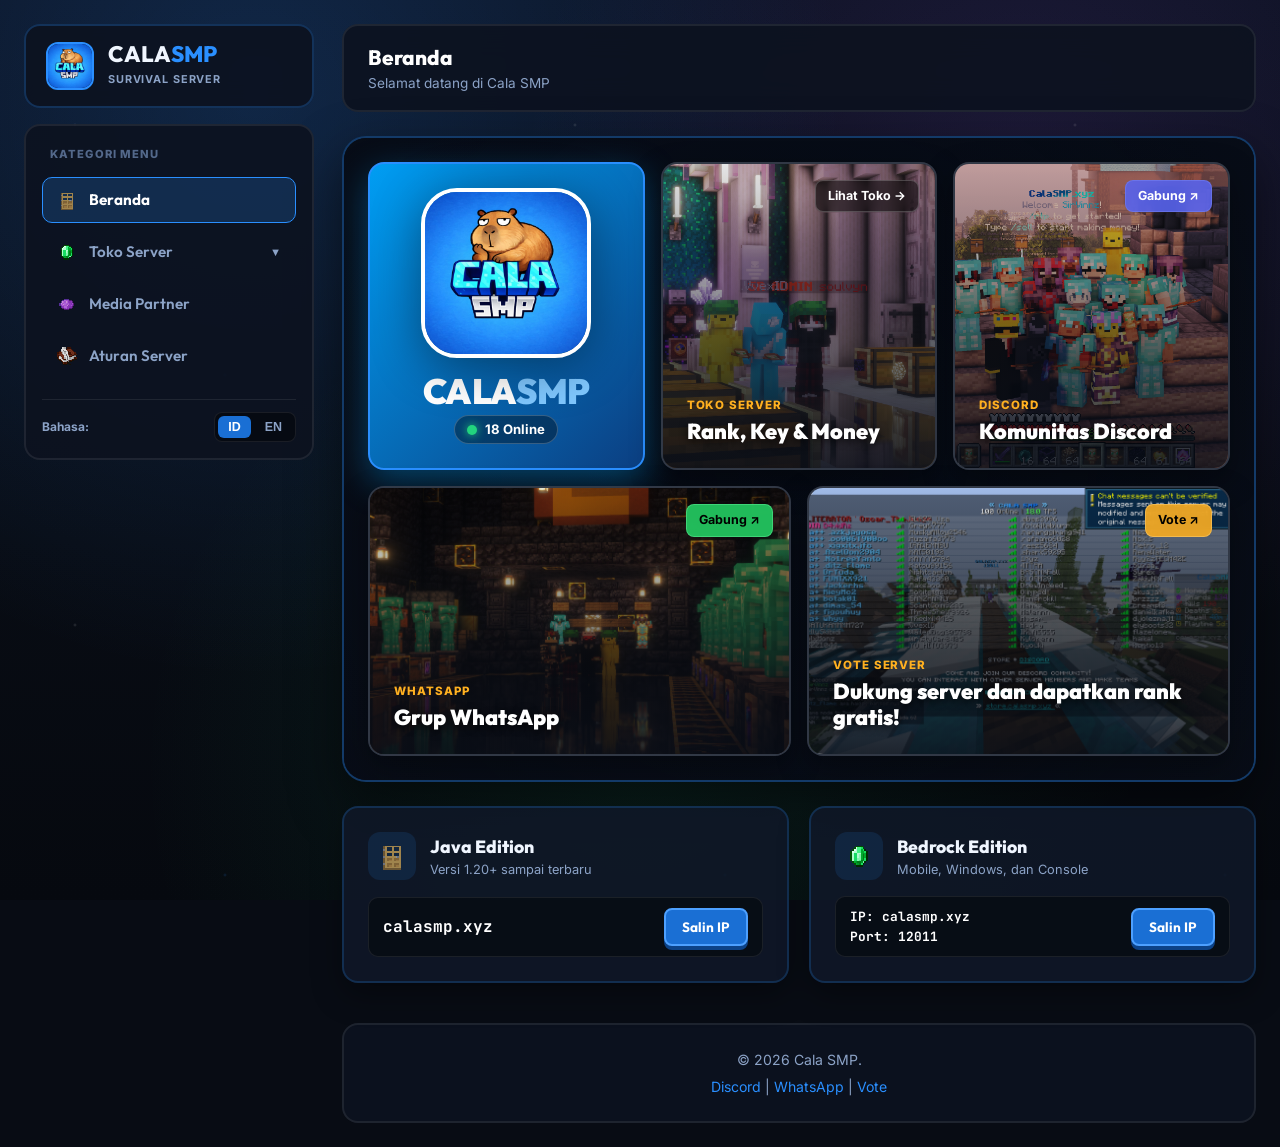
==== commit 7e3a9f40: "Add files via upload" ====
--- a/cala-smp-website/index.html
+++ b/cala-smp-website/index.html
@@ -4,12 +4,14 @@
     <meta charset="UTF-8">
     <meta name="viewport" content="width=device-width, initial-scale=1.0">
     <title>Cala SMP — Official Server & Shop</title>
-    <meta name="description" content="Server survival Indonesia terinspirasi Donut SMP. Terbuka untuk semua pemain.">
+    <link rel="icon" type="image/png" sizes="32x32" href="img/cala.png">
+    <link rel="apple-touch-icon" href="img/cala.png">
+    <meta name="description" content="Server Ecocpvp Indonesia">
     <link rel="preconnect" href="https://fonts.googleapis.com">
     <link rel="preconnect" href="https://fonts.gstatic.com" crossorigin>
     <link href="https://fonts.googleapis.com/css2?family=Outfit:wght@400;500;600;700;800;900&family=Inter:wght@400;500;600;700&family=JetBrains+Mono:wght@500;600;700&display=swap" rel="stylesheet">
     <link rel="stylesheet" href="css/style.css">
-</head>
+    </head>
 <body>
 
     <!-- Ambient background glow -->
@@ -52,7 +54,7 @@
                         <div class="nav-submenu-inner">
                             <button class="nav-sublink" data-target="ranks"><img src="img/Lapis_Lazuli.png" alt="" class="mc-sub-ico"><span data-i18n="nav_ranks">Rank</span></button>
                             <button class="nav-sublink" data-target="keys"><img src="img/Tripwire_Hook.png" alt="" class="mc-sub-ico"><span data-i18n="nav_keys">Key Crate</span></button>
-                            <button class="nav-sublink" data-target="money"><img src="img/Bundle_Filled.png" alt="" class="mc-sub-ico"><span data-i18n="nav_money">Saldo Server</span></button>
+                            <button class="nav-sublink" data-target="money"><img src="img/Bundle_Filled.png" alt="" class="mc-sub-ico"><span data-i18n="nav_money">Money Server</span></button>
                             <button class="nav-sublink" data-target="tools"><img src="img/Netherite_Pickaxe.png" alt="" class="mc-sub-ico"><span data-i18n="nav_tools">Amethyst Tool</span></button>
                         </div>
                     </div>
@@ -104,12 +106,12 @@
                 <!-- PANE 1: BERANDA -->
                 <section class="pane active" id="pane-home">
                     
-                    <!-- Hero Container with Video Background (DonutSMP Inspired Layout) -->
+                    <!-- Hero Container with Video Background (DonutSMP Inspired Layout + Merged IP Cards) -->
                     <div class="hero-donut-section">
                         
                         <!-- Background Video Loop with High Brightness & Opacity -->
                         <div class="hero-video-wrap">
-                            <video autoplay muted loop playsinline poster="img/cala.png">
+                            <video autoplay muted loop playsinline>
                                 <source src="img/bg.mp4" type="video/mp4">
                             </video>
                             <div class="hero-video-overlay"></div>
@@ -138,7 +140,7 @@
                                 <div class="hero-banner-gradient"></div>
                                 <div class="hero-banner-content">
                                     <span class="hero-banner-subtag" data-i18n="nav_store">TOKO SERVER</span>
-                                    <h3 class="hero-banner-title" data-i18n="hero_store_title">Rank, Key & Saldo</h3>
+                                    <h3 class="hero-banner-title" data-i18n="hero_store_title">Rank, Key & Money</h3>
                                 </div>
                                 <div class="hero-banner-badge-go">
                                     <span data-i18n="open_menu">Lihat Toko →</span>
@@ -177,7 +179,7 @@
                                 <div class="hero-banner-gradient"></div>
                                 <div class="hero-banner-content">
                                     <span class="hero-banner-subtag">VOTE SERVER</span>
-                                    <h3 class="hero-banner-title" data-i18n="hero_vote_title">Dukung Cala SMP</h3>
+                                    <h3 class="hero-banner-title" data-i18n="hero_vote_title">Dukung server dan dapatkan rank gratis!</h3>
                                 </div>
                                 <div class="hero-banner-badge-go btn-vote-badge">
                                     <span>Vote ↗</span>
@@ -231,213 +233,228 @@
                 <section class="pane" id="pane-store">
                     <div class="pane-header">
                         <span class="eyebrow" data-i18n="store_eye">Toko Server</span>
-                        <h2 data-i18n="store_h2">Rank, Key dan Saldo Server</h2>
+                        <h2 data-i18n="store_h2">Rank, Key & Money</h2>
                         <p data-i18n="store_sub">Semua pembelian digunakan untuk operasional dan pengembangan server.</p>
                     </div>
 
-                    <div class="tile-grid">
-                        <div class="tile-card 3d-card store-cat-card" onclick="switchPane('ranks')">
-                            <div class="cat-card-top">
-                                <div class="tile-ico-wrap"><img src="img/Lapis_Lazuli.png" alt="Rank" class="mc-tile-img"></div>
-                                <span class="cat-start-price">Mulai Rp 25.000</span>
-                            </div>
-                            <h3 data-i18n="nav_ranks">Rank</h3>
-                            <p data-i18n="tile_ranks_d">Slot sethome lebih banyak, kit harian, dan limit auction house lebih besar.</p>
-                            <span class="btn-3d btn-tile-go" data-i18n="open_menu">Lihat Rank →</span>
-                        </div>
-
-                        <div class="tile-card 3d-card store-cat-card" onclick="switchPane('keys')">
-                            <div class="cat-card-top">
-                                <div class="tile-ico-wrap"><img src="img/Tripwire_Hook.png" alt="Key Crate" class="mc-tile-img"></div>
-                                <span class="cat-start-price">Mulai Rp 10.000</span>
-                            </div>
-                            <h3 data-i18n="nav_keys">Key Crate</h3>
-                            <p data-i18n="tile_keys_d">Kunci untuk membuka crate loot box di dalam game.</p>
-                            <span class="btn-3d btn-tile-go" data-i18n="open_menu">Lihat Key →</span>
-                        </div>
-
-                        <div class="tile-card 3d-card store-cat-card" onclick="switchPane('money')">
-                            <div class="cat-card-top">
-                                <div class="tile-ico-wrap"><img src="img/Bundle_Filled.png" alt="Saldo" class="mc-tile-img"></div>
-                                <span class="cat-start-price">Mulai Rp 2.000</span>
-                            </div>
-                            <h3 data-i18n="nav_money">Saldo Server</h3>
-                            <p data-i18n="tile_money_d">Top up saldo money untuk transaksi dengan pemain lain.</p>
-                            <span class="btn-3d btn-tile-go" data-i18n="open_menu">Lihat Saldo →</span>
-                        </div>
-
-                        <div class="tile-card 3d-card store-cat-card" onclick="switchPane('tools')">
-                            <div class="cat-card-top">
-                                <div class="tile-ico-wrap"><img src="img/Netherite_Pickaxe.png" alt="Tools" class="mc-tile-img"></div>
-                                <span class="cat-start-price">Mulai Rp 20.000</span>
-                            </div>
-                            <h3 data-i18n="nav_tools">Amethyst Tool</h3>
-                            <p data-i18n="tile_tools_d">Peralatan khusus seperti Tree Chopper, Sell Axe, dan Drill.</p>
-                            <span class="btn-3d btn-tile-go" data-i18n="open_menu">Lihat Tool →</span>
+
+                    <div class="hero-donut-section store-hero-section">
+                        <div class="hero-video-wrap">
+                            <video autoplay muted loop playsinline>
+                                <source src="img/bg.mp4" type="video/mp4">
+                            </video>
+                            <div class="hero-video-overlay"></div>
+                        </div>
+                        <div class="store-hero-grid">
+                            <div class="hero-card-banner 3d-card store-hero-card" onclick="switchPane('ranks')">
+                                <img src="img/rank.png" alt="Rank" class="hero-banner-img">
+                                <div class="hero-banner-gradient"></div>
+                                <div class="hero-banner-content">
+                                    <span class="hero-banner-subtag">RANK</span>
+                                    <h3 class="hero-banner-title" data-i18n="nav_ranks">Rank</h3>
+                                    <p class="hero-banner-desc" data-i18n="tile_ranks_d">Slot sethome lebih banyak, kit harian, dan limit auction house lebih besar.</p>
+                                </div>
+                                <div class="hero-banner-badge-go">
+                                    <span data-i18n="open_menu">Lihat Menu →</span>
+                                </div>
+                            </div>
+
+                            <div class="hero-card-banner 3d-card store-hero-card" onclick="switchPane('keys')">
+                                <img src="img/crate.png" alt="Key Crate" class="hero-banner-img">
+                                <div class="hero-banner-gradient"></div>
+                                <div class="hero-banner-content">
+                                    <span class="hero-banner-subtag">KEY CRATE</span>
+                                    <h3 class="hero-banner-title" data-i18n="nav_keys">Key Crate</h3>
+                                    <p class="hero-banner-desc" data-i18n="tile_keys_d">Kunci untuk membuka crate loot box di dalam game.</p>
+                                </div>
+                                <div class="hero-banner-badge-go">
+                                    <span data-i18n="open_menu">Lihat Menu →</span>
+                                </div>
+                            </div>
+
+                            <div class="hero-card-banner 3d-card store-hero-card" onclick="switchPane('money')">
+                                <img src="img/money.png" alt="Money Server" class="hero-banner-img">
+                                <div class="hero-banner-gradient"></div>
+                                <div class="hero-banner-content">
+                                    <span class="hero-banner-subtag">MONEY</span>
+                                    <h3 class="hero-banner-title" data-i18n="nav_money">Money Server</h3>
+                                    <p class="hero-banner-desc" data-i18n="tile_money_d">Top up money untuk transaksi dengan pemain lain.</p>
+                                </div>
+                                <div class="hero-banner-badge-go">
+                                    <span data-i18n="open_menu">Lihat Menu →</span>
+                                </div>
+                            </div>
+
+                            <div class="hero-card-banner 3d-card store-hero-card" onclick="switchPane('tools')">
+                                <img src="img/amethyst.png" alt="Amethyst Tool" class="hero-banner-img">
+                                <div class="hero-banner-gradient"></div>
+                                <div class="hero-banner-content">
+                                    <span class="hero-banner-subtag">AMETHYST</span>
+                                    <h3 class="hero-banner-title" data-i18n="nav_tools">Amethyst Tool</h3>
+                                    <p class="hero-banner-desc" data-i18n="tile_tools_d">Peralatan khusus seperti Tree Chopper, Sell Axe, dan Drill.</p>
+                                </div>
+                                <div class="hero-banner-badge-go">
+                                    <span data-i18n="open_menu">Lihat Menu →</span>
+                                </div>
+                            </div>
                         </div>
                     </div>
                 </section>
 
-                <!-- PANE 3: RANKS (Cleaned PERMANEN Top Badges, Added to Benefit List for Custom & Donatur) -->
+                                <!-- PANE 3: RANKS -->
                 <section class="pane" id="pane-ranks">
                     <div class="pane-header">
                         <span class="eyebrow" data-i18n="nav_ranks">Pilihan Rank</span>
                         <h2 data-i18n="ranks_h2">Rank Server Cala SMP</h2>
                         <p data-i18n="ranks_sub">Semua kit rank bisa diclaim setiap hari</p>
                     </div>
-
-                    <!-- 4-Column Grid Layout matching store.hitmansmp.net Screenshot -->
-                    <div class="ranks-grid">
-                        
-                        <!-- Cala+ Rank Card (No Top PERMANEN Badge) -->
-                        <div class="rank-grid-card 3d-card">
-                            <div class="rank-card-top">
-                                <div class="rank-icon-bg">
-                                    <img src="img/Lapis_Lazuli.png" alt="Cala+" class="mc-rank-img">
-                                </div>
-                                <h3 class="rank-card-title">Cala+ Rank</h3>
-                                <button class="perks-toggle-btn" onclick="togglePerks(this)">
-                                    <span data-i18n="view_perks">Lihat benefit rank</span> <span class="arrow-ico">▼</span>
-                                </button>
-                            </div>
-
-                            <!-- Collapsible Perks Section -->
-                            <div class="perks-collapsible">
-                                <ul class="perks-grid-list">
-                                    <li><span class="check-ico">✓</span><span data-i18n="cp1">Unlock semua slot sethome</span></li>
-                                    <li><span class="check-ico">✓</span><span data-i18n="cp2">Claim kit Cala+ setiap hari</span></li>
-                                    <li><span class="check-ico">✓</span><span data-i18n="cp3">Auction house limit 25 slot</span></li>
-                                    <li><span class="check-ico">✓</span><span data-i18n="cp4">Order limit 25 slot</span></li>
-                                </ul>
-                            </div>
-
-                            <!-- Bottom Row: Price Left, Buy Button Right -->
-                            <div class="rank-card-footer">
-                                <div class="price-stack">
-                                    <span class="price-label" data-i18n="lbl_price">HARGA</span>
-                                    <div class="price-values">
-                                        <span class="old-price">Rp 35.000</span>
-                                        <span class="new-price">Rp 25.000</span>
-                                    </div>
-                                </div>
-                                <button class="btn-3d btn-buy" onclick="openBuyModal('Rank Cala+')" data-i18n="btn_buy">Beli</button>
-                            </div>
-                        </div>
-
-                        <!-- Cala++ Rank Card (No Top PERMANEN Badge) -->
-                        <div class="rank-grid-card 3d-card rank-highlight-purple">
-                            <div class="rank-card-top">
-                                <div class="rank-icon-bg purple-bg">
-                                    <img src="img/Diamond.png" alt="Cala++" class="mc-rank-img">
-                                </div>
-                                <h3 class="rank-card-title">Cala++ Rank</h3>
-                                <button class="perks-toggle-btn" onclick="togglePerks(this)">
-                                    <span data-i18n="view_perks">Lihat benefit rank</span> <span class="arrow-ico">▼</span>
-                                </button>
-                            </div>
-
-                            <!-- Collapsible Perks Section -->
-                            <div class="perks-collapsible">
-                                <ul class="perks-grid-list">
-                                    <li><span class="check-ico">✓</span><span data-i18n="cpp1">Unlock semua slot sethome</span></li>
-                                    <li><span class="check-ico">✓</span><span data-i18n="cppkit">Claim kit Cala+ dan Cala++ setiap hari</span></li>
-                                    <li><span class="check-ico">✓</span><span data-i18n="cpp4">Auction house limit 35 slot</span></li>
-                                    <li><span class="check-ico">✓</span><span data-i18n="cpp5">Order limit 35 slot</span></li>
-                                    <li><span class="check-ico">✓</span><span data-i18n="cpp67">Akses perintah enderchest dan anvil</span></li>
-                                    <li><span class="check-ico">✓</span><span data-i18n="cpp9">Akses ahfastbuy dan ahfastsell</span></li>
-                                </ul>
-                            </div>
-
-                            <!-- Bottom Row: Price Left, Buy Button Right -->
-                            <div class="rank-card-footer">
-                                <div class="price-stack">
-                                    <span class="price-label" data-i18n="lbl_price">HARGA</span>
-                                    <div class="price-values">
-                                        <span class="old-price">Rp 65.000</span>
-                                        <span class="new-price">Rp 50.000</span>
-                                    </div>
-                                </div>
-                                <button class="btn-3d btn-buy btn-purple" onclick="openBuyModal('Rank Cala++')" data-i18n="btn_buy">Beli</button>
-                            </div>
-                        </div>
-
-                        <!-- CUSTOM Rank Card (PERMANEN shown inside Perks Dropdown) -->
-                        <div class="rank-grid-card 3d-card rank-highlight-white">
-                            <div class="rank-card-top">
-                                <div class="rank-icon-bg white-bg">
-                                    <img src="img/White_Dye.png" alt="Custom" class="mc-rank-img">
-                                </div>
-                                <h3 class="rank-card-title">Custom Rank</h3>
-                                <button class="perks-toggle-btn" onclick="togglePerks(this)">
-                                    <span data-i18n="view_perks">Lihat benefit rank</span> <span class="arrow-ico">▼</span>
-                                </button>
-                            </div>
-
-                            <!-- Collapsible Perks Section -->
-                            <div class="perks-collapsible">
-                                <ul class="perks-grid-list">
-                                    <li><span class="check-ico star-ico">⭐</span><strong class="highlight-perm" data-i18n="c_perm">Durasi Rank: PERMANEN</strong></li>
-                                    <li><span class="check-ico">✓</span><span data-i18n="c1">Semua benefit Cala+ dan Cala++</span></li>
-                                    <li><span class="check-ico">✓</span><span data-i18n="c2">Claim kit Cala+, Cala++, dan Custom</span></li>
-                                    <li><span class="check-ico">✓</span><span data-i18n="c3">Auction house limit 40 slot</span></li>
-                                    <li><span class="check-ico">✓</span><span data-i18n="c4">Order limit 40 slot</span></li>
-                                    <li><span class="check-ico">✓</span><span data-i18n="c5">Akses craft, recipe, smithing, grindstone</span></li>
-                                    <li><span class="check-ico">✓</span><span data-i18n="c10">Bebas request prefix nama rank</span></li>
-                                </ul>
-                            </div>
-
-                            <!-- Bottom Row: Price Left, Buy Button Right -->
-                            <div class="rank-card-footer">
-                                <div class="price-stack">
-                                    <span class="price-label" data-i18n="lbl_price">HARGA</span>
-                                    <div class="price-values">
-                                        <span class="old-price">Rp 250.000</span>
-                                        <span class="new-price">Rp 200.000</span>
-                                    </div>
-                                </div>
-                                <button class="btn-3d btn-buy btn-white" onclick="openBuyModal('Rank Custom')" data-i18n="btn_buy">Beli</button>
-                            </div>
-                        </div>
-
-                        <!-- DONATUR Rank Card (PERMANEN shown inside Perks Dropdown) -->
-                        <div class="rank-grid-card 3d-card rank-highlight-emerald">
-                            <div class="rank-card-top">
-                                <div class="rank-icon-bg emerald-bg">
-                                    <img src="img/Emerald.png" alt="Donatur" class="mc-rank-img">
-                                </div>
-                                <h3 class="rank-card-title">Donatur Rank</h3>
-                                <button class="perks-toggle-btn" onclick="togglePerks(this)">
-                                    <span data-i18n="view_perks">Lihat benefit rank</span> <span class="arrow-ico">▼</span>
-                                </button>
-                            </div>
-
-                            <!-- Collapsible Perks Section -->
-                            <div class="perks-collapsible">
-                                <ul class="perks-grid-list">
-                                    <li><span class="check-ico star-ico">⭐</span><strong class="highlight-perm" data-i18n="d_perm">Durasi Rank: PERMANEN</strong></li>
-                                    <li><span class="check-ico">✓</span><span data-i18n="d_unlock">Unlock semua slot sethome</span></li>
-                                    <li><span class="check-ico">✓</span><span data-i18n="d_kit">Claim kit rank cooldown 24 jam</span></li>
-                                    <li><span class="check-ico">✓</span><span data-i18n="d_auction">Auction house dan order limit 40 slot</span></li>
-                                    <li><span class="check-ico">✓</span><span data-i18n="d_ec">Akses ec, anvil, craft, smithing, grindstone</span></li>
-                                    <li><span class="check-ico">✓</span><span data-i18n="d_prefix">Bebas request prefix nama rank</span></li>
-                                </ul>
-                            </div>
-
-                            <!-- Bottom Row: Price Left, Buy Button Right -->
-                            <div class="rank-card-footer">
-                                <div class="price-stack">
-                                    <span class="price-label" data-i18n="lbl_price">HARGA</span>
-                                    <div class="price-values">
-                                        <span class="old-price">Rp 600.000</span>
-                                        <span class="new-price">Rp 485.000</span>
-                                    </div>
-                                </div>
-                                <button class="btn-3d btn-buy btn-green" onclick="openBuyModal('Rank Donatur')" data-i18n="btn_buy">Beli</button>
-                            </div>
-                        </div>
-
-                    </div>
-                </section>
+                        <!-- 4-Column Grid Layout -->
+                        <div class="ranks-grid">
+                            
+                            <!-- Cala+ Rank Card -->
+                            <div class="rank-grid-card 3d-card">
+                                <div class="rank-card-top">
+                                    <div class="rank-icon-bg">
+                                        <img src="img/Lapis_Lazuli.png" alt="Cala+" class="mc-rank-img">
+                                    </div>
+                                    <h3 class="rank-card-title">Cala+ Rank</h3>
+                                    <button class="perks-toggle-btn" onclick="togglePerks(this)">
+                                        <span data-i18n="view_perks">Lihat benefit rank</span> <span class="arrow-ico">▼</span>
+                                    </button>
+                                </div>
+
+                                <!-- Collapsible Perks Section -->
+                                <div class="perks-collapsible">
+                                    <ul class="perks-grid-list">
+                                        <li><span class="check-ico">✓</span><span data-i18n="cp1">Unlock 5 slot sethome</span></li>
+                                        <li><span class="check-ico">✓</span><span data-i18n="cp2">Claim kit Cala+ setiap hari</span></li>
+                                        <li><span class="check-ico">✓</span><span data-i18n="cp3">Auction house limit 25 slot</span></li>
+                                        <li><span class="check-ico">✓</span><span data-i18n="cp4">Order limit 25 slot</span></li>
+                                    </ul>
+                                </div>
+
+                                <!-- Bottom Row: Price Left, Buy Button Right -->
+                                <div class="rank-card-footer">
+                                    <div class="price-stack">
+                                        <span class="price-label" data-i18n="lbl_price">HARGA</span>
+                                        <div class="price-values">
+                                            <span class="new-price">Rp 25.000</span>
+                                        </div>
+                                    </div>
+                                    <button class="btn-3d btn-buy" onclick="openBuyModal('Rank Cala+')" data-i18n="btn_buy">Beli</button>
+                                </div>
+                            </div>
+
+                            <!-- Cala++ Rank Card -->
+                            <div class="rank-grid-card 3d-card rank-highlight-purple">
+                                <div class="rank-card-top">
+                                    <div class="rank-icon-bg purple-bg">
+                                        <img src="img/Diamond.png" alt="Cala++" class="mc-rank-img">
+                                    </div>
+                                    <h3 class="rank-card-title">Cala++ Rank</h3>
+                                    <button class="perks-toggle-btn" onclick="togglePerks(this)">
+                                        <span data-i18n="view_perks">Lihat benefit rank</span> <span class="arrow-ico">▼</span>
+                                    </button>
+                                </div>
+
+                                <!-- Collapsible Perks Section -->
+                                <div class="perks-collapsible">
+                                    <ul class="perks-grid-list">
+                                        <li><span class="check-ico">✓</span><span data-i18n="cpp1">Unlock 7 slot sethome</span></li>
+                                        <li><span class="check-ico">✓</span><span data-i18n="cppkit">Claim kit Cala+ dan Cala++ setiap hari</span></li>
+                                        <li><span class="check-ico">✓</span><span data-i18n="cpp4">Auction house limit 35 slot</span></li>
+                                        <li><span class="check-ico">✓</span><span data-i18n="cpp5">Order limit 35 slot</span></li>
+                                        <li><span class="check-ico">✓</span><span data-i18n="cpp67">Akses perintah enderchest dan anvil</span></li>
+                                        <li><span class="check-ico">✓</span><span data-i18n="cpp9">Akses ahfastbuy dan ahfastsell</span></li>
+                                    </ul>
+                                </div>
+
+                                <!-- Bottom Row: Price Left, Buy Button Right -->
+                                <div class="rank-card-footer">
+                                    <div class="price-stack">
+                                        <span class="price-label" data-i18n="lbl_price">HARGA</span>
+                                        <div class="price-values">
+                                            <span class="new-price">Rp 50.000</span>
+                                        </div>
+                                    </div>
+                                    <button class="btn-3d btn-buy btn-purple" onclick="openBuyModal('Rank Cala++')" data-i18n="btn_buy">Beli</button>
+                                </div>
+                            </div>
+
+                            <!-- CUSTOM Rank Card -->
+                            <div class="rank-grid-card 3d-card rank-highlight-white">
+                                <div class="rank-card-top">
+                                    <div class="rank-icon-bg white-bg">
+                                        <img src="img/White_Dye.png" alt="Custom" class="mc-rank-img">
+                                    </div>
+                                    <h3 class="rank-card-title">Custom Rank</h3>
+                                    <button class="perks-toggle-btn" onclick="togglePerks(this)">
+                                        <span data-i18n="view_perks">Lihat benefit rank</span> <span class="arrow-ico">▼</span>
+                                    </button>
+                                </div>
+
+                                <!-- Collapsible Perks Section -->
+                                <div class="perks-collapsible">
+                                    <ul class="perks-grid-list">
+                                        <li><span class="check-ico">✓</span><span data-i18n="c_home">Unlock 8 slot sethome</span></li>
+                                        <li><span class="check-ico">✓</span><span data-i18n="c1">Semua benefit Cala+ dan Cala++</span></li>
+                                        <li><span class="check-ico">✓</span><span data-i18n="c2">Claim kit Cala+, Cala++, dan Custom</span></li>
+                                        <li><span class="check-ico">✓</span><span data-i18n="c3">Auction house limit 40 slot</span></li>
+                                        <li><span class="check-ico">✓</span><span data-i18n="c4">Order limit 40 slot</span></li>
+                                        <li><span class="check-ico">✓</span><span data-i18n="c5">Akses craft, recipe, smithing, grindstone</span></li>
+                                        <li><span class="check-ico">✓</span><span data-i18n="c10">Bebas request prefix nama rank</span></li>
+                                    </ul>
+                                </div>
+
+                                <!-- Bottom Row: Price Left, Buy Button Right -->
+                                <div class="rank-card-footer">
+                                    <div class="price-stack">
+                                        <span class="price-label" data-i18n="lbl_price">HARGA</span>
+                                        <div class="price-values">
+                                            <span class="new-price">Rp 250.000</span>
+                                        </div>
+                                    </div>
+                                    <button class="btn-3d btn-buy btn-white" onclick="openBuyModal('Rank Custom')" data-i18n="btn_buy">Beli</button>
+                                </div>
+                            </div>
+
+                            <!-- DONATUR Rank Card -->
+                            <div class="rank-grid-card 3d-card rank-highlight-emerald">
+                                <div class="rank-card-top">
+                                    <div class="rank-icon-bg emerald-bg">
+                                        <img src="img/Emerald.png" alt="Donatur" class="mc-rank-img">
+                                    </div>
+                                    <h3 class="rank-card-title">Donatur Rank</h3>
+                                    <button class="perks-toggle-btn" onclick="togglePerks(this)">
+                                        <span data-i18n="view_perks">Lihat benefit rank</span> <span class="arrow-ico">▼</span>
+                                    </button>
+                                </div>
+
+                                <!-- Collapsible Perks Section -->
+                                <div class="perks-collapsible">
+                                    <ul class="perks-grid-list">
+                                        <li><span class="check-ico">✓</span><span data-i18n="d_unlock">Unlock 10 slot sethome</span></li>
+                                        <li><span class="check-ico">✓</span><span data-i18n="d_kit">Claim kit rank cooldown 24 jam</span></li>
+                                        <li><span class="check-ico">✓</span><span data-i18n="d_auction">Auction house dan order limit 40 slot</span></li>
+                                        <li><span class="check-ico">✓</span><span data-i18n="d_ec">Akses ec, anvil, craft, smithing, grindstone dll</span></li>
+                                        <li><span class="check-ico">✓</span><span data-i18n="d_prefix">Bebas request prefix nama rank</span></li>
+                                    </ul>
+                                </div>
+
+                                <!-- Bottom Row: Price Left, Buy Button Right -->
+                                <div class="rank-card-footer">
+                                    <div class="price-stack">
+                                        <span class="price-label" data-i18n="lbl_price">HARGA</span>
+                                        <div class="price-values">
+                                            <span class="new-price">Rp 600.000</span>
+                                        </div>
+                                    </div>
+                                    <button class="btn-3d btn-buy btn-green" onclick="openBuyModal('Rank Donatur')" data-i18n="btn_buy">Beli</button>
+                                </div>
+                            </div>
+
+                        </div>
+                    </section>
 
                 <!-- PANE 4: KEYS -->
                 <section class="pane" id="pane-keys">
@@ -446,113 +463,133 @@
                         <h2 data-i18n="keys_h2">Key Crate</h2>
                         <p data-i18n="keys_sub">Kunci untuk membuka loot box di dalam game.</p>
                     </div>
-
-                    <div class="item-grid">
-                        <div class="item-card 3d-card">
-                            <div class="item-ico-wrap"><img src="img/Tripwire_Hook.png" alt="Gold Key" class="mc-item-img"></div>
-                            <h3 class="gold-text" data-i18n="key_gold">Gold Key</h3>
-                            <div class="item-price">Rp 10.000</div>
-                            <p data-i18n="key_gold_d">Kunci untuk membuka crate Gold.</p>
-                            <button class="btn-3d btn-item" onclick="openBuyModal('Gold Key')" data-i18n="btn_buy_short">Beli</button>
-                        </div>
-
-                        <div class="item-card 3d-card">
-                            <div class="item-ico-wrap"><img src="img/Tripwire_Hook.png" alt="Crimson Key" class="mc-item-img"></div>
-                            <h3 class="red-text" data-i18n="key_crimson">Crimson Key</h3>
-                            <div class="item-price">Rp 10.000</div>
-                            <p data-i18n="key_crimson_d">Kunci untuk membuka crate Crimson.</p>
-                            <button class="btn-3d btn-item" onclick="openBuyModal('Crimson Key')" data-i18n="btn_buy_short">Beli</button>
-                        </div>
-
-                        <div class="item-card 3d-card">
-                            <div class="item-ico-wrap"><img src="img/Tripwire_Hook.png" alt="Prime Key" class="mc-item-img"></div>
-                            <h3 class="blue-text" data-i18n="key_prime">Prime Key</h3>
-                            <div class="item-price">Rp 10.000</div>
-                            <p data-i18n="key_prime_d">Kunci untuk membuka crate Prime.</p>
-                            <button class="btn-3d btn-item" onclick="openBuyModal('Prime Key')" data-i18n="btn_buy_short">Beli</button>
-                        </div>
-
-                        <div class="item-card 3d-card">
-                            <div class="item-ico-wrap"><img src="img/Tripwire_Hook.png" alt="Amethyst Key" class="mc-item-img"></div>
-                            <h3 class="purple-text" data-i18n="key_amethyst">Amethyst Key</h3>
-                            <div class="item-price">Rp 15.000</div>
-                            <p data-i18n="key_amethyst_d">Kunci untuk membuka crate Amethyst.</p>
-                            <button class="btn-3d btn-item btn-purple" onclick="openBuyModal('Amethyst Key')" data-i18n="btn_buy_short">Beli</button>
-                        </div>
-                    </div>
-                </section>
+                        <div class="item-grid">
+                            <div class="item-card 3d-card">
+                                <div class="item-ico-wrap"><img src="img/Tripwire_Hook.png" alt="Gold Key" class="mc-item-img"></div>
+                                <h3 class="gold-text" data-i18n="key_gold">Gold Key</h3>
+                                <div class="price-tag">
+                                    <span class="new-price">Rp 10.000</span>
+                                </div>
+                                <p data-i18n="key_gold_d">Kunci untuk membuka crate Gold.</p>
+                                <button class="btn-3d btn-item" onclick="openBuyModal('Gold Key')" data-i18n="btn_buy_short">Beli</button>
+                            </div>
+
+                            <div class="item-card 3d-card">
+                                <div class="item-ico-wrap"><img src="img/Tripwire_Hook.png" alt="Crimson Key" class="mc-item-img"></div>
+                                <h3 class="red-text" data-i18n="key_crimson">Crimson Key</h3>
+                                <div class="price-tag">
+                                    <span class="new-price">Rp 10.000</span>
+                                </div>
+                                <p data-i18n="key_crimson_d">Kunci untuk membuka crate Crimson.</p>
+                                <button class="btn-3d btn-item" onclick="openBuyModal('Crimson Key')" data-i18n="btn_buy_short">Beli</button>
+                            </div>
+
+                            <div class="item-card 3d-card">
+                                <div class="item-ico-wrap"><img src="img/Tripwire_Hook.png" alt="Prime Key" class="mc-item-img"></div>
+                                <h3 class="blue-text" data-i18n="key_prime">Prime Key</h3>
+                                <div class="price-tag">
+                                    <span class="new-price">Rp 10.000</span>
+                                </div>
+                                <p data-i18n="key_prime_d">Kunci untuk membuka crate Prime.</p>
+                                <button class="btn-3d btn-item" onclick="openBuyModal('Prime Key')" data-i18n="btn_buy_short">Beli</button>
+                            </div>
+
+                            <div class="item-card 3d-card">
+                                <div class="item-ico-wrap"><img src="img/Tripwire_Hook.png" alt="Amethyst Key" class="mc-item-img"></div>
+                                <h3 class="purple-text" data-i18n="key_amethyst">Amethyst Key</h3>
+                                <div class="price-tag">
+                                    <span class="new-price">Rp 15.000</span>
+                                </div>
+                                <p data-i18n="key_amethyst_d">Kunci untuk membuka crate Amethyst.</p>
+                                <button class="btn-3d btn-item btn-purple" onclick="openBuyModal('Amethyst Key')" data-i18n="btn_buy_short">Beli</button>
+                            </div>
+                        </div>
+                    </section>
 
                 <!-- PANE 5: MONEY (Strictly Aligned Grid) -->
                 <section class="pane" id="pane-money">
                     <div class="pane-header">
-                        <span class="eyebrow" data-i18n="nav_money">Saldo Server</span>
-                        <h2 data-i18n="money_h2">Top Up Saldo Server</h2>
-                        <p data-i18n="money_sub">Mulai dari Rp 2.000 untuk kebutuhan transaksi ekonomi.</p>
-                    </div>
-
-                    <div class="money-grid">
-                        <div class="money-card 3d-card">
-                            <div class="money-top-wrap">
-                                <div class="money-ico-wrap"><img src="img/Bundle_Filled.png" alt="Money 1M" class="mc-money-img"></div>
-                                <div class="money-amount">1M</div>
-                                <div class="money-sublabel" data-i18n="money_label">Saldo Server</div>
-                                <div class="money-price">Rp 2.000</div>
-                            </div>
-                            <button class="btn-3d btn-item" onclick="openBuyModal('Money 1M')" data-i18n="btn_buy_short">Beli</button>
-                        </div>
-
-                        <div class="money-card 3d-card">
-                            <div class="money-top-wrap">
-                                <div class="money-ico-wrap"><img src="img/Bundle_Filled.png" alt="Money 5M" class="mc-money-img"></div>
-                                <div class="money-amount">5M</div>
-                                <div class="money-sublabel" data-i18n="money_label">Saldo Server</div>
-                                <div class="money-price">Rp 10.000</div>
-                            </div>
-                            <button class="btn-3d btn-item btn-green" onclick="openBuyModal('Money 5M')" data-i18n="btn_buy_short">Beli</button>
-                        </div>
-
-                        <div class="money-card 3d-card">
-                            <div class="money-top-wrap">
-                                <div class="money-ico-wrap"><img src="img/Bundle_Filled.png" alt="Money 10M" class="mc-money-img"></div>
-                                <div class="money-amount">10M</div>
-                                <div class="money-sublabel" data-i18n="money_label">Saldo Server</div>
-                                <div class="money-price">Rp 20.000</div>
-                            </div>
-                            <button class="btn-3d btn-item" onclick="openBuyModal('Money 10M')" data-i18n="btn_buy_short">Beli</button>
-                        </div>
-
-                        <div class="money-card 3d-card">
-                            <div class="money-top-wrap">
-                                <div class="money-ico-wrap"><img src="img/Bundle_Filled.png" alt="Money 25M" class="mc-money-img"></div>
-                                <div class="money-amount">25M</div>
-                                <div class="money-sublabel" data-i18n="money_label">Saldo Server</div>
-                                <div class="money-price">Rp 50.000</div>
-                            </div>
-                            <button class="btn-3d btn-item" onclick="openBuyModal('Money 25M')" data-i18n="btn_buy_short">Beli</button>
-                        </div>
-
-                        <div class="money-card 3d-card">
-                            <div class="money-top-wrap">
-                                <div class="money-ico-wrap"><img src="img/Bundle_Filled.png" alt="Money 50M" class="mc-money-img"></div>
-                                <div class="money-amount">50M</div>
-                                <div class="money-sublabel" data-i18n="money_label">Saldo Server</div>
-                                <div class="money-price">Rp 100.000</div>
-                            </div>
-                            <button class="btn-3d btn-item" onclick="openBuyModal('Money 50M')" data-i18n="btn_buy_short">Beli</button>
-                        </div>
-
-                        <!-- Card 6: Strictly Aligned Custom Card -->
-                        <div class="money-card 3d-card">
-                            <div class="money-top-wrap">
-                                <div class="money-ico-wrap"><img src="img/Nether_Star.png" alt="Custom Money" class="mc-money-img"></div>
-                                <div class="money-amount" data-i18n="custom_title">Custom</div>
-                                <div class="money-sublabel" data-i18n="custom_sub">Nominal sesuai kebutuhan</div>
-                                <div class="money-price">Bebas</div>
-                            </div>
-                            <button class="btn-3d btn-item" onclick="openBuyModal('Custom Money')" data-i18n="btn_contact">Hubungi Admin</button>
-                        </div>
-                    </div>
-                </section>
+                        <span class="eyebrow" data-i18n="nav_money">Money Server</span>
+                        <h2 data-i18n="money_h2">Top Up Money Server</h2>
+                        <p data-i18n="money_sub">Mulai dari Rp 1.000 untuk kebutuhan transaksi ekonomi.</p>
+                    </div>
+                        <div class="money-grid">
+                            <!-- 1. Money 1M: 1k -->
+                            <div class="money-card 3d-card">
+                                <div class="money-top-wrap">
+                                    <div class="money-ico-wrap"><img src="img/Bundle_Filled.png" alt="Money 1M" class="mc-money-img"></div>
+                                    <div class="money-amount">1M</div>
+                                    <div class="money-bonus-row"></div>
+                                    <div class="money-sublabel" data-i18n="money_label">Money Server</div>
+                                    <div class="money-price">Rp 1.000</div>
+                                </div>
+                                <button class="btn-3d btn-item" onclick="openBuyModal('Money 1M')" data-i18n="btn_buy_short">Beli</button>
+                            </div>
+
+                            <!-- 2. Money 10M: 10k -->
+                            <div class="money-card 3d-card">
+                                <div class="money-top-wrap">
+                                    <div class="money-ico-wrap"><img src="img/Bundle_Filled.png" alt="Money 10M" class="mc-money-img"></div>
+                                    <div class="money-amount">10M</div>
+                                    <div class="money-bonus-row"></div>
+                                    <div class="money-sublabel" data-i18n="money_label">Money Server</div>
+                                    <div class="money-price">Rp 10.000</div>
+                                </div>
+                                <button class="btn-3d btn-item" onclick="openBuyModal('Money 10M')" data-i18n="btn_buy_short">Beli</button>
+                            </div>
+
+                            <!-- 3. Money 25M (Bonus 5M): 20k -->
+                            <div class="money-card 3d-card has-bonus">
+                                <div class="sale-ribbon bonus-ribbon"><span data-i18n="lbl_bonus">BONUS</span> +5M</div>
+                                <div class="money-top-wrap">
+                                    <div class="money-ico-wrap"><img src="img/Bundle_Filled.png" alt="Money 25M" class="mc-money-img"></div>
+                                    <div class="money-amount">25M</div>
+                                    <div class="money-bonus-row"><span class="old-amt">20M</span><span class="bonus-pill"><span data-i18n="lbl_bonus">BONUS</span> +5M</span></div>
+                                    <div class="money-sublabel" data-i18n="money_label">Money Server</div>
+                                    <div class="money-price">Rp 20.000</div>
+                                </div>
+                                <button class="btn-3d btn-item" onclick="openBuyModal('Money 25M (Bonus 5M)')" data-i18n="btn_buy_short">Beli</button>
+                            </div>
+
+                            <!-- 4. Money 70M (Bonus 20M): 50k -->
+                            <div class="money-card 3d-card has-bonus">
+                                <div class="sale-ribbon bonus-ribbon"><span data-i18n="lbl_bonus">BONUS</span> +20M</div>
+                                <div class="money-top-wrap">
+                                    <div class="money-ico-wrap"><img src="img/Bundle_Filled.png" alt="Money 70M" class="mc-money-img"></div>
+                                    <div class="money-amount">70M</div>
+                                    <div class="money-bonus-row"><span class="old-amt">50M</span><span class="bonus-pill"><span data-i18n="lbl_bonus">BONUS</span> +20M</span></div>
+                                    <div class="money-sublabel" data-i18n="money_label">Money Server</div>
+                                    <div class="money-price">Rp 50.000</div>
+                                </div>
+                                <button class="btn-3d btn-item" onclick="openBuyModal('Money 70M (Bonus 20M)')" data-i18n="btn_buy_short">Beli</button>
+                            </div>
+
+                            <!-- 5. Money 200M (Bonus 100M): 100k -->
+                            <div class="money-card 3d-card has-bonus">
+                                <div class="sale-ribbon bonus-ribbon"><span data-i18n="lbl_bonus">BONUS</span> +100M</div>
+                                <div class="money-top-wrap">
+                                    <div class="money-ico-wrap"><img src="img/Bundle_Filled.png" alt="Money 200M" class="mc-money-img"></div>
+                                    <div class="money-amount">200M</div>
+                                    <div class="money-bonus-row"><span class="old-amt">100M</span><span class="bonus-pill"><span data-i18n="lbl_bonus">BONUS</span> +100M</span></div>
+                                    <div class="money-sublabel" data-i18n="money_label">Money Server</div>
+                                    <div class="money-price">Rp 100.000</div>
+                                </div>
+                                <button class="btn-3d btn-item" onclick="openBuyModal('Money 200M (Bonus 100M)')" data-i18n="btn_buy_short">Beli</button>
+                            </div>
+
+                            <!-- 6. Custom Money Card -->
+                            <div class="money-card 3d-card">
+                                <div class="money-top-wrap">
+                                    <div class="money-ico-wrap"><img src="img/Nether_Star.png" alt="Custom Money" class="mc-money-img"></div>
+                                    <div class="money-amount" data-i18n="custom_title">Custom</div>
+                                    <div class="money-bonus-row"></div>
+                                    <div class="money-sublabel" data-i18n="custom_sub">Nominal sesuai kebutuhan</div>
+                                    <div class="money-price">Bebas</div>
+                                </div>
+                                <button class="btn-3d btn-item" onclick="openBuyModal('Custom Money')" data-i18n="btn_contact">Hubungi Admin</button>
+                            </div>
+                        </div>
+                    </section>
 
                 <!-- PANE 6: TOOLS -->
                 <section class="pane" id="pane-tools">
@@ -561,187 +598,379 @@
                         <h2 data-i18n="tools_h2">Special Tools</h2>
                         <p data-i18n="tools_sub">Peralatan khusus untuk membantu aktivitas mining dan grinding.</p>
                     </div>
-
-                    <div class="item-grid">
-                        <div class="item-card 3d-card">
-                            <div class="item-ico-wrap"><img src="img/TreeChopper_Axe.png" alt="Tree Chopper" class="mc-item-img"></div>
-                            <h3 class="purple-text" data-i18n="am_sword">Tree Chopper</h3>
-                            <div class="item-price">Rp 20.000</div>
-                            <p data-i18n="am_sword_d">Nebang satu pohon penuh dalam satu kali tebang.</p>
-                            <button class="btn-3d btn-item btn-purple" onclick="openBuyModal('Tree Chopper')" data-i18n="btn_buy_short">Beli</button>
-                        </div>
-
-                        <div class="item-card 3d-card">
-                            <div class="item-ico-wrap"><img src="img/Sellaxe_Axe.png" alt="Sell Axe" class="mc-item-img"></div>
-                            <h3 class="purple-text" data-i18n="am_axe">Sell Axe</h3>
-                            <div class="item-price">Rp 20.000</div>
-                            <p data-i18n="am_axe_d">Jual otomatis isi chest langsung ke saldo money.</p>
-                            <button class="btn-3d btn-item btn-purple" onclick="openBuyModal('Sell Axe')" data-i18n="btn_buy_short">Beli</button>
-                        </div>
-
-                        <div class="item-card 3d-card">
-                            <div class="item-ico-wrap"><img src="img/Netherite_Pickaxe.png" alt="Amethyst Drill" class="mc-item-img"></div>
-                            <h3 class="purple-text" data-i18n="am_pickaxe">Amethyst Drill</h3>
-                            <div class="price-tag">
-                                <span class="old-price">Rp 35.000</span>
-                                <span class="new-price">Rp 30.000</span>
-                            </div>
-                            <p data-i18n="am_pickaxe_d">Mining area 3x3 block durasi 1 bulan.</p>
-                            <button class="btn-3d btn-item btn-purple" onclick="openBuyModal('Amethyst Drill')" data-i18n="btn_buy_short">Beli</button>
-                        </div>
-
-                        <div class="item-card 3d-card">
-                            <div class="item-ico-wrap"><img src="img/Potion_Water.png" alt="Shard Booster" class="mc-item-img"></div>
-                            <h3 class="cyan-text" data-i18n="am_shard">Shard Booster</h3>
-                            <div class="item-price">Rp 35.000</div>
-                            <p data-i18n="am_shard_d">Dapat 4 shard setiap menit selama 3 hari.</p>
-                            <button class="btn-3d btn-item" onclick="openBuyModal('Shard Booster')" data-i18n="btn_buy_short">Beli</button>
-                        </div>
-
-                        <div class="item-card 3d-card">
-                            <div class="item-ico-wrap"><img src="img/Netherite_Pickaxe.png" alt="Amethyst Drill Perm" class="mc-item-img"></div>
-                            <h3 class="purple-text" data-i18n="am_pickaxe_perm">Amethyst Drill Permanent</h3>
-                            <div class="item-price">Rp 95.000</div>
-                            <p data-i18n="am_pickaxe_perm_d">Mining area 3x3 block berlaku permanen.</p>
-                            <button class="btn-3d btn-item btn-purple" onclick="openBuyModal('Amethyst Drill Permanent')" data-i18n="btn_buy_short">Beli</button>
-                        </div>
-                    </div>
-                </section>
-
-                <!-- PANE 7: MEDIA PARTNER -->
+                        <div class="item-grid">
+                            <div class="item-card 3d-card">
+                                <div class="item-ico-wrap"><img src="img/TreeChopper_Axe.png" alt="Tree Chopper" class="mc-item-img"></div>
+                                <h3 class="purple-text" data-i18n="am_sword">Tree Chopper</h3>
+                                <span class="duration-tag">1 month duration</span>
+                                <div class="price-tag">
+                                    <span class="new-price">Rp 20.000</span>
+                                </div>
+                                <p data-i18n="am_sword_d">Nebang satu pohon penuh dalam satu kali tebang.</p>
+                                <button class="btn-3d btn-item btn-purple" onclick="openBuyModal('Tree Chopper')" data-i18n="btn_buy_short">Beli</button>
+                            </div>
+
+                            <div class="item-card 3d-card">
+                                <div class="item-ico-wrap"><img src="img/Sellaxe_Axe.png" alt="Sell Axe" class="mc-item-img"></div>
+                                <h3 class="purple-text" data-i18n="am_axe">Sell Axe</h3>
+                                <span class="duration-tag">1 month duration</span>
+                                <div class="price-tag">
+                                    <span class="new-price">Rp 20.000</span>
+                                </div>
+                                <p data-i18n="am_axe_d">Jual otomatis isi chest langsung ke money server.</p>
+                                <button class="btn-3d btn-item btn-purple" onclick="openBuyModal('Sell Axe')" data-i18n="btn_buy_short">Beli</button>
+                            </div>
+
+                            <div class="item-card 3d-card">
+                                <div class="item-ico-wrap"><img src="img/Netherite_Pickaxe.png" alt="Amethyst Drill" class="mc-item-img"></div>
+                                <h3 class="purple-text" data-i18n="am_pickaxe">Amethyst Drill</h3>
+                                <span class="duration-tag">1 month duration</span>
+                                <div class="price-tag">
+                                    <span class="new-price">Rp 35.000</span>
+                                </div>
+                                <p data-i18n="am_pickaxe_d">Mining area 3x3 block durasi 1 bulan.</p>
+                                <button class="btn-3d btn-item btn-purple" onclick="openBuyModal('Amethyst Drill')" data-i18n="btn_buy_short">Beli</button>
+                            </div>
+
+                            <div class="item-card 3d-card">
+                                <div class="item-ico-wrap"><img src="img/Potion_Water.png" alt="Shard Booster" class="mc-item-img"></div>
+                                <h3 class="cyan-text" data-i18n="am_shard">Shard Booster</h3>
+                                <span class="duration-tag">3 days duration</span>
+                                <div class="price-tag">
+                                    <span class="new-price">Rp 35.000</span>
+                                </div>
+                                <p data-i18n="am_shard_d">Dapat 4 shard setiap menit selama 3 hari.</p>
+                                <button class="btn-3d btn-item" onclick="openBuyModal('Shard Booster')" data-i18n="btn_buy_short">Beli</button>
+                            </div>
+
+                            <div class="item-card 3d-card">
+                                <div class="item-ico-wrap"><img src="img/Netherite_Pickaxe.png" alt="Amethyst Drill Perm" class="mc-item-img"></div>
+                                <h3 class="purple-text" data-i18n="am_pickaxe_perm">Amethyst Drill Permanent</h3>
+                                <span class="duration-tag dur-infinite">∞ Infinite duration</span>
+                                <div class="price-tag">
+                                    <span class="new-price">Rp 95.000</span>
+                                </div>
+                                <p data-i18n="am_pickaxe_perm_d">Mining area 3x3 block berlaku permanen.</p>
+                                <button class="btn-3d btn-item btn-purple" onclick="openBuyModal('Amethyst Drill Permanent')" data-i18n="btn_buy_short">Beli</button>
+                            </div>
+                        </div>
+                    </section>
+
+                <!-- PANE 7: MEDIA PARTNER (Redesigned UI/UX) -->
                 <section class="pane" id="pane-media">
                     <div class="pane-header">
                         <span class="eyebrow" data-i18n="media_eye">Content Creator</span>
-                        <h2 data-i18n="media_h2">Rank Media</h2>
-                        <p data-i18n="media_sub">Program khusus untuk pembuat konten dan streamer.</p>
-                    </div>
-
-                    <div class="media-box 3d-card">
-                        <div class="media-left">
-                            <div class="media-ico-wrap"><img src="img/Purple_Dye.png" alt="Media Rank" class="mc-media-img"></div>
-                            <div class="media-badge">MEDIA RANK</div>
-                            <div class="media-free" data-i18n="media_free">Gratis Claim</div>
-                            <div class="media-note" data-i18n="media_note">Berlaku selama 1 bulan</div>
-                            <a href="https://wa.me/6281229029537?text=Halo%20admin%2C%20saya%20ingin%20mengajukan%20rank%20media" target="_blank" class="btn-3d btn-buy btn-purple" data-i18n="media_apply">Daftar Sekarang</a>
-                        </div>
-                        <div class="media-right">
-                            <div class="media-col">
-                                <h4 data-i18n="media_req">Persyaratan</h4>
-                                <ul>
-                                    <li><span data-i18n="mr1">500 total views pada live streaming</span></li>
-                                    <li><span data-i18n="mr2">5000 views pada konten TikTok atau YouTube</span></li>
-                                </ul>
-                            </div>
-                            <div class="media-col">
-                                <h4 data-i18n="media_ben">Keuntungan</h4>
-                                <ul>
-                                    <li><span data-i18n="mb1">Unlock semua slot sethome</span></li>
-                                    <li><span data-i18n="mb_kit">Claim kit khusus media</span></li>
-                                    <li><span data-i18n="mb2">Prefix Media di chat dan tab list</span></li>
-                                </ul>
-                            </div>
-                        </div>
-                    </div>
-                </section>
-
-                <!-- PANE 8: ATURAN SERVER (High-End Redesigned UI/UX) -->
+                        <h2 data-i18n="media_h2">Rank Media Cala SMP</h2>
+                        <p data-i18n="media_sub">Program khusus untuk pembuat konten, YouTuber, dan live streamer.</p>
+                    </div>
+                        <div class="media-redesign-container">
+                            <!-- Left Hero Spotlight Card -->
+                            <div class="media-hub-card 3d-card">
+                                <div class="media-hub-badge-wrap">
+                                    <div class="media-dye-box">
+                                        <img src="img/Purple_Dye.png" alt="Media Rank" class="mc-media-img">
+                                    </div>
+                                    <div class="media-title-group">
+                                        <div class="media-badge">MEDIA RANK</div>
+                                        <div class="media-badge-tag"><span class="dot-live"></span> <span data-i18n="media_free">Gratis Claim</span> · <span data-i18n="media_note">Berlaku selama 1 bulan</span></div>
+                                    </div>
+                                </div>
+
+                                <div class="media-hub-preview-box">
+                                    <div class="preview-bar">
+                                        <span class="p-dot p-red"></span>
+                                        <span class="p-dot p-yellow"></span>
+                                        <span class="p-dot p-green"></span>
+                                        <span class="p-text">CHAT & TAB PREFIX PREVIEW</span>
+                                    </div>
+                                    <div class="preview-chat-body">
+                                        <div class="chat-line">
+                                            <span class="chat-time">[15:30]</span>
+                                            <span class="chat-tag-media">🎥 Media</span>
+                                            <span class="chat-user">Asep:</span>
+                                            <span class="chat-text">live stream on tiktok calasmp.xyz guys</span>
+                                        </div>
+                                        <div class="chat-line">
+                                            <span class="chat-time">[15:31]</span>
+                                            <span class="chat-tag-player">[Player]</span>
+                                            <span class="chat-user">RRQ_Adit:</span>
+                                            <span class="chat-text">gas bang otw spawn</span>
+                                        </div>
+                                    </div>
+                                    <div class="preview-tab-row">
+                                        <span class="tab-label">TAB LIST:</span>
+                                        <span class="tab-chip"><span class="chat-tag-media-inline">🎥 Media</span> Asep</span>
+                                    </div>
+                                </div>
+
+                                <div class="media-hub-action">
+                                    <a href="https://wa.me/6281229029537?text=Halo%20admin%2C%20saya%20ingin%20mengajukan%20rank%20media%20Cala%20SMP" target="_blank" class="btn-3d btn-buy btn-purple" data-i18n="media_apply">Daftar Sekarang</a>
+                                    <span class="media-action-note">Proses verifikasi maksimal 1x24 jam via WhatsApp Admin</span>
+                                </div>
+                            </div>
+
+                            <!-- Right 2-Card Grid: Requirements & Benefits -->
+                            <div class="media-cards-stack">
+                                <!-- Requirements Card (Prominent ATAU display) -->
+                                <div class="media-info-card 3d-card">
+                                    <div class="media-card-title-row">
+                                        <span class="media-card-ico"><img src="img/Writable_Book.png" alt="" class="mc-nav-ico"></span>
+                                        <div>
+                                            <h4 data-i18n="media_req">Persyaratan Minimum</h4>
+                                            <span class="media-card-sub">Pilih salah satu syarat di bawah ini:</span>
+                                        </div>
+                                    </div>
+
+                                    <div class="media-req-big-box">
+                                        <div class="media-req-big-tile">
+                                            <div class="req-metric-num">500+</div>
+                                            <div class="req-metric-sub">Total Views</div>
+                                            <div class="req-metric-target" data-i18n="mr1">Live Streaming</div>
+                                        </div>
+
+                                        <div class="media-req-divider">
+                                            <span class="req-or-pill">ATAU</span>
+                                        </div>
+
+                                        <div class="media-req-big-tile">
+                                            <div class="req-metric-num">5.000+</div>
+                                            <div class="req-metric-sub">Total Views</div>
+                                            <div class="req-metric-target" data-i18n="mr2">Video TikTok / YouTube</div>
+                                        </div>
+                                    </div>
+
+                                    <div class="media-req-reminder">
+                                        <span>Konten wajib berkaitan dengan server Cala SMP dan mencantumkan IP <strong>calasmp.xyz</strong> di deskripsi/video.</span>
+                                    </div>
+                                </div>
+
+                                <!-- Benefits Card (4 perks: sethome 5, auction limit 25, kit harian, prefix 🎥 Media) -->
+                                <div class="media-info-card 3d-card media-benefit-glow">
+                                    <div class="media-card-title-row">
+                                        <span class="media-card-ico ben-ico"><img src="img/Nether_Star.png" alt="" class="mc-nav-ico"></span>
+                                        <div>
+                                            <h4 data-i18n="media_ben">Keuntungan Rank</h4>
+                                            <span class="media-card-sub">Benefit in-game yang didapatkan</span>
+                                        </div>
+                                    </div>
+                                    <ul class="media-perks-v2">
+                                        <li>
+                                            <span class="perk-bullet"><img src="img/Oak_Door.png" alt="" class="mc-sub-ico"></span>
+                                            <div>
+                                                <strong>Sethome 5</strong>
+                                                <p data-i18n="mb1">Unlock 5 slot sethome untuk mobilitas.</p>
+                                            </div>
+                                        </li>
+                                        <li>
+                                            <span class="perk-bullet"><img src="img/Emerald.png" alt="" class="mc-sub-ico"></span>
+                                            <div>
+                                                <strong>Auction Limit 25</strong>
+                                                <p data-i18n="mb_auction">Batas auction house hingga 25 slot.</p>
+                                            </div>
+                                        </li>
+                                        <li>
+                                            <span class="perk-bullet"><img src="img/Bundle_Filled.png" alt="" class="mc-sub-ico"></span>
+                                            <div>
+                                                <strong>Kit Harian</strong>
+                                                <p data-i18n="mb_kit">Claim kit khusus media setiap hari.</p>
+                                            </div>
+                                        </li>
+                                        <li>
+                                            <span class="perk-bullet"><img src="img/Purple_Dye.png" alt="" class="mc-sub-ico"></span>
+                                            <div>
+                                                <strong>Prefix 🎥 Media</strong>
+                                                <p data-i18n="mb2">Prefix <span class="purple-bold">🎥 Media</span> warna ungu di tab list & chat server.</p>
+                                            </div>
+                                        </li>
+                                    </ul>
+                                </div>
+                            </div>
+                        </div>
+                    </section>
+
+                <!-- PANE 8: ATURAN SERVER (Redesigned UI/UX) -->
                 <section class="pane" id="pane-rules">
                     <div class="pane-header">
                         <span class="eyebrow" data-i18n="rules_eye">Peraturan</span>
                         <h2 data-i18n="rules_h2">Aturan Server dan Chat</h2>
-                        <p data-i18n="rules_sub">Patuhi aturan agar komunitas tetap sehat dan menyenangkan.</p>
-                    </div>
-
-                    <div class="rules-grid-modern">
-                        <!-- Gameplay Rules Card -->
-                        <div class="rules-card-modern 3d-card rule-card-gameplay">
-                            <div class="rule-card-header">
-                                <span class="rule-header-ico-wrap gameplay-ico"><img src="img/Writable_Book.png" alt="" class="mc-rules-header-ico"></span>
-                                <div>
-                                    <h3 data-i18n="rule1_title">Aturan Gameplay</h3>
-                                    <span class="rule-card-subtitle">Pedoman Permainan & Keamanan</span>
-                                </div>
-                            </div>
-
-                            <div class="rules-modern-list">
-                                <div class="rule-item-box">
-                                    <span class="rule-num">01</span>
-                                    <span data-i18n="r1_1">Dilarang menggunakan hacked clients atau cheat</span>
-                                </div>
-                                <div class="rule-item-box">
-                                    <span class="rule-num">02</span>
-                                    <span data-i18n="r1_2">Dilarang menggunakan movement dan inventory mods</span>
-                                </div>
-                                <div class="rule-item-box">
-                                    <span class="rule-num">03</span>
-                                    <span data-i18n="r1_3">Dilarang menggunakan freecam atau easy place</span>
-                                </div>
-                                <div class="rule-item-box">
-                                    <span class="rule-num">04</span>
-                                    <span data-i18n="r1_4">Dilarang menggunakan macro atau script auto clicker</span>
-                                </div>
-                                <div class="rule-item-box">
-                                    <span class="rule-num">05</span>
-                                    <span data-i18n="r1_5">Dilarang memanfaatkan bug atau dupe item</span>
-                                </div>
-                                <div class="rule-item-box">
-                                    <span class="rule-num">06</span>
-                                    <span data-i18n="r1_6">Dilarang transaksi IRL dan cross server trading</span>
-                                </div>
-                                <div class="rule-item-box">
-                                    <span class="rule-num">07</span>
-                                    <span data-i18n="r1_7">Dilarang mencari atau menggunakan seed server</span>
-                                </div>
-                                <div class="rule-item-box">
-                                    <span class="rule-num">08</span>
-                                    <span data-i18n="r1_8">Maksimal 3 akun per pemain</span>
-                                </div>
-                            </div>
-                        </div>
-
-                        <!-- Chat Rules Card -->
-                        <div class="rules-card-modern 3d-card rule-card-chat">
-                            <div class="rule-card-header">
-                                <span class="rule-header-ico-wrap chat-ico"><img src="img/Writable_Book.png" alt="" class="mc-rules-header-ico"></span>
-                                <div>
-                                    <h3 data-i18n="rule2_title">Aturan Chat</h3>
-                                    <span class="rule-card-subtitle">Etika Komunikasi & Komunitas</span>
-                                </div>
-                            </div>
-
-                            <div class="rules-modern-list">
-                                <div class="rule-item-box">
-                                    <span class="rule-num">01</span>
-                                    <span data-i18n="r2_1">Dilarang spamming dan kata kata kasar</span>
-                                </div>
-                                <div class="rule-item-box">
-                                    <span class="rule-num">02</span>
-                                    <span data-i18n="r2_2">Dilarang promosi server lain</span>
-                                </div>
-                                <div class="rule-item-box">
-                                    <span class="rule-num">03</span>
-                                    <span data-i18n="r2_3">Dilarang ujaran kebencian dan diskriminasi</span>
-                                </div>
-                                <div class="rule-item-box">
-                                    <span class="rule-num">04</span>
-                                    <span data-i18n="r2_4">Dilarang menyebarkan informasi pribadi pemain lain</span>
-                                </div>
-                                <div class="rule-item-box">
-                                    <span class="rule-num">05</span>
-                                    <span data-i18n="r2_5">Dilarang mengaku sebagai staff</span>
-                                </div>
-                                <div class="rule-item-box">
-                                    <span class="rule-num">06</span>
-                                    <span data-i18n="r2_6">Dilarang menghindari sanksi ban</span>
-                                </div>
-                                <div class="rule-item-box">
-                                    <span class="rule-num">07</span>
-                                    <span data-i18n="r2_7">Laporkan bug dan cheater kepada admin</span>
-                                </div>
-                            </div>
-                        </div>
-                    </div>
-                </section>
+                        <p data-i18n="rules_sub">Patuhi aturan agar komunitas tetap sehat, adil, dan menyenangkan bagi semua orang.</p>
+                    </div>
+                        <!-- Fair Play Notice Header Banner -->
+                        <div class="rules-policy-banner 3d-card">
+                            <div class="policy-ico-box">
+                                <img src="img/Writable_Book.png" alt="" class="mc-header-ico">
+                            </div>
+                            <div class="policy-content">
+                                <h4>Kebijakan Bermain Sportif & Bersih</h4>
+                                <p>Segala bentuk tindakan curang, cheat, pelecehan, atau eksploitasi merugikan pemain lain akan ditindak tegas berupa peringatan, mute, kick, hingga permanent ban tanpa kompensasi.</p>
+                            </div>
+                        </div>
+
+                        <div class="rules-grid-modern">
+                            <!-- Gameplay Rules Card -->
+                            <div class="rules-card-modern 3d-card rule-card-gameplay">
+                                <div class="rule-card-header">
+                                    <span class="rule-header-ico-wrap gameplay-ico"><img src="img/Writable_Book.png" alt="" class="mc-rules-header-ico"></span>
+                                    <div>
+                                        <h3 data-i18n="rule1_title">Aturan Gameplay</h3>
+                                        <span class="rule-card-subtitle">Pedoman Permainan & Keamanan Sistem</span>
+                                    </div>
+                                </div>
+
+                                <div class="rules-modern-list">
+                                    <div class="rule-item-box">
+                                        <span class="rule-num">01</span>
+                                        <div class="rule-item-content">
+                                            <strong>No Cheating / Hack Client</strong>
+                                            <span data-i18n="r1_1">Dilarang menggunakan hacked clients atau cheat dalam bentuk apa pun.</span>
+                                        </div>
+                                    </div>
+                                    <div class="rule-item-box">
+                                        <span class="rule-num">02</span>
+                                        <div class="rule-item-content">
+                                            <strong>No Movement & Inventory Mods</strong>
+                                            <span data-i18n="r1_2">Dilarang menggunakan movement dan inventory mods yang memberi keunggulan tidak wajar.</span>
+                                        </div>
+                                    </div>
+                                    <div class="rule-item-box">
+                                        <span class="rule-num">03</span>
+                                        <div class="rule-item-content">
+                                            <strong>No Freecam & Easy Place</strong>
+                                            <span data-i18n="r1_3">Dilarang menggunakan freecam atau fitur easy place.</span>
+                                        </div>
+                                    </div>
+                                    <div class="rule-item-box">
+                                        <span class="rule-num">04</span>
+                                        <div class="rule-item-content">
+                                            <strong>No Auto Clicker / Macro</strong>
+                                            <span data-i18n="r1_4">Dilarang menggunakan macro atau script auto clicker.</span>
+                                        </div>
+                                    </div>
+                                    <div class="rule-item-box">
+                                        <span class="rule-num">05</span>
+                                        <div class="rule-item-content">
+                                            <strong>No Exploits / Duplication</strong>
+                                            <span data-i18n="r1_5">Dilarang memanfaatkan bug server atau melakukan dupe item. Wajib lapor admin!</span>
+                                        </div>
+                                    </div>
+                                    <div class="rule-item-box">
+                                        <span class="rule-num">06</span>
+                                        <div class="rule-item-content">
+                                            <strong>No IRL & Cross Trading</strong>
+                                            <span data-i18n="r1_6">Dilarang transaksi uang asli secara ilegal dan cross server trading.</span>
+                                        </div>
+                                    </div>
+                                    <div class="rule-item-box">
+                                        <span class="rule-num">07</span>
+                                        <div class="rule-item-content">
+                                            <strong>No Seed Exploits</strong>
+                                            <span data-i18n="r1_7">Dilarang mencari atau menggunakan seed server untuk keuntungan pribadi.</span>
+                                        </div>
+                                    </div>
+                                    <div class="rule-item-box">
+                                        <span class="rule-num">08</span>
+                                        <div class="rule-item-content">
+                                            <strong>Batas Akun Pemain</strong>
+                                            <span data-i18n="r1_8">Maksimal 3 akun per pemain. Dilarang ban evasion!</span>
+                                        </div>
+                                    </div>
+                                </div>
+                            </div>
+
+                            <!-- Chat Rules Card -->
+                            <div class="rules-card-modern 3d-card rule-card-chat">
+                                <div class="rule-card-header">
+                                    <span class="rule-header-ico-wrap chat-ico"><img src="img/Writable_Book.png" alt="" class="mc-rules-header-ico"></span>
+                                    <div>
+                                        <h3 data-i18n="rule2_title">Aturan Chat</h3>
+                                        <span class="rule-card-subtitle">Etika Komunikasi & Komunitas</span>
+                                    </div>
+                                </div>
+
+                                <div class="rules-modern-list">
+                                    <div class="rule-item-box">
+                                        <span class="rule-num">01</span>
+                                        <div class="rule-item-content">
+                                            <strong>No Spam & Toxic</strong>
+                                            <span data-i18n="r2_1">Dilarang spamming, flood chat, dan kata-kata kasar berlebihan.</span>
+                                        </div>
+                                    </div>
+                                    <div class="rule-item-box">
+                                        <span class="rule-num">02</span>
+                                        <div class="rule-item-content">
+                                            <strong>No Promotion</strong>
+                                            <span data-i18n="r2_2">Dilarang mempromosikan server lain atau tautan mencurigakan.</span>
+                                        </div>
+                                    </div>
+                                    <div class="rule-item-box">
+                                        <span class="rule-num">03</span>
+                                        <div class="rule-item-content">
+                                            <strong>No Hate Speech / SARA</strong>
+                                            <span data-i18n="r2_3">Dilarang keras ujaran kebencian, pelecehan, dan diskriminasi SARA.</span>
+                                        </div>
+                                    </div>
+                                    <div class="rule-item-box">
+                                        <span class="rule-num">04</span>
+                                        <div class="rule-item-content">
+                                            <strong>No Doxxing</strong>
+                                            <span data-i18n="r2_4">Dilarang menyebarkan informasi pribadi pemain lain tanpa izin.</span>
+                                        </div>
+                                    </div>
+                                    <div class="rule-item-box">
+                                        <span class="rule-num">05</span>
+                                        <div class="rule-item-content">
+                                            <strong>No Impersonating Staff</strong>
+                                            <span data-i18n="r2_5">Dilarang mengaku atau menyamar sebagai staf server Cala SMP.</span>
+                                        </div>
+                                    </div>
+                                    <div class="rule-item-box">
+                                        <span class="rule-num">06</span>
+                                        <div class="rule-item-content">
+                                            <strong>No Ban Evasion</strong>
+                                            <span data-i18n="r2_6">Dilarang menghindari sanksi ban dengan akun alternatif.</span>
+                                        </div>
+                                    </div>
+                                    <div class="rule-item-box">
+                                        <span class="rule-num">07</span>
+                                        <div class="rule-item-content">
+                                            <strong>Lapor Pelanggar</strong>
+                                            <span data-i18n="r2_7">Laporkan bug dan cheater langsung kepada admin melalui tiket Discord.</span>
+                                        </div>
+                                    </div>
+                                </div>
+                            </div>
+
+                            <!-- Illegal Mods Card -->
+                            <div class="rules-card-modern 3d-card rule-card-mods">
+                                <div class="rule-card-header">
+                                    <span class="rule-header-ico-wrap mods-ico"><img src="img/Writable_Book.png" alt="" class="mc-rules-header-ico"></span>
+                                    <div>
+                                        <h3 data-i18n="rule3_title">Illegal Mods</h3>
+                                        <span class="rule-card-subtitle" data-i18n="rule3_sub">Modifikasi yang dilarang digunakan di server</span>
+                                    </div>
+                                </div>
+                                <div class="rules-modern-list mods-list">
+                                    <div class="rule-item-box"><span class="rule-num">01</span><span>Fast Totem</span></div>
+                                    <div class="rule-item-box"><span class="rule-num">02</span><span>Tweakeroo</span></div>
+                                    <div class="rule-item-box"><span class="rule-num">03</span><span>All Crystal Optimizer (kecuali Marlow)</span></div>
+                                    <div class="rule-item-box"><span class="rule-num">04</span><span>Anchor Optimizer</span></div>
+                                    <div class="rule-item-box"><span class="rule-num">05</span><span>Xaero Minimap / other minimap mods</span></div>
+                                    <div class="rule-item-box"><span class="rule-num">06</span><span>All Freecam mods</span></div>
+                                    <div class="rule-item-box"><span class="rule-num">07</span><span>All ESP mods</span></div>
+                                    <div class="rule-item-box"><span class="rule-num">08</span><span>X-Ray (Mod & Texture Pack)</span></div>
+                                    <div class="rule-item-box"><span class="rule-num">09</span><span>Accurate Block Placement</span></div>
+                                    <div class="rule-item-box"><span class="rule-num">10</span><span>Bridging Mods</span></div>
+                                    <div class="rule-item-box"><span class="rule-num">11</span><span>Auto Clicker</span></div>
+                                    <div class="rule-item-box"><span class="rule-num">12</span><span>Inventory Profiles Next</span></div>
+                                    <div class="rule-item-box"><span class="rule-num">13</span><span>Multi Key Bindings</span></div>
+                                    <div class="rule-item-box"><span class="rule-num">14</span><span>Click Crystal</span></div>
+                                    <div class="rule-item-box"><span class="rule-num">15</span><span>FastXP</span></div>
+                                    <div class="rule-item-box"><span class="rule-num">16</span><span>Litematica Printer</span></div>
+                                </div>
+                                <div class="mods-note" data-i18n="rule3_note">Modifikasi lain yang memberikan keuntungan tidak adil juga dapat dianggap ilegal.</div>
+                            </div>
+                        </div>
+                    </section>
 
             </div> <!-- End Pane Wrapper -->
 
@@ -783,5 +1012,5 @@
     <div class="toast-popup" id="toast">IP Berhasil Disalin!</div>
 
     <script src="js/script.js"></script>
-</body>
+            </body>
 </html>
--- a/cala-smp-website/css/style.css
+++ b/cala-smp-website/css/style.css
@@ -1,7 +1,3 @@
-/* ==========================================================================
-   CALA SMP — 3D Cyber Minecraft Design System (HitmanSMP Refined UI/UX)
-   ========================================================================== */
-
 :root {
     /* Cala SMP Core Palette (Preserving Blue/Cyber Theme) */
     --bg-dark: #080c14;
@@ -541,6 +537,7 @@
     inset: 0;
     z-index: 1;
     overflow: hidden;
+    background-color: #070c16;
 }
 
 .hero-video-wrap video {
@@ -549,6 +546,7 @@
     object-fit: cover;
     filter: brightness(0.85) saturate(1.3);
     opacity: 0.95;
+    background-color: #070c16;
 }
 
 .hero-video-overlay {
@@ -1436,3 +1434,1097 @@
     .media-right { grid-template-columns: 1fr; }
     .rules-grid { grid-template-columns: 1fr; }
 }
+
+/* CALA SMP — Sale UI (load after style.css). Merah = besar diskon/label, Hijau = nominal rupiah */
+:root{--red-a:#ff1f3d;--red-b:#ff5a2e;--red-shadow:#8f0f22;--red-glow:rgba(255,45,75,.55);--money:#3dff8f;--old:#9aa6b8}
+.hero-card-banner,.rank-grid-card,.item-card,.money-card{position:relative;overflow:hidden}
+@keyframes shine{to{transform:translateX(120%)}}
+@keyframes redGlow{50%{box-shadow:0 0 26px rgba(255,45,75,.95)}}
+@keyframes promoPulse{50%{transform:rotate(-3deg) scale(1.06)}}
+
+/* Hero ribbon */
+.hero-discount-ribbon{position:absolute;top:32px;left:-66px;width:250px;transform:rotate(-45deg);z-index:4;text-align:center;padding:8px 0;overflow:hidden;
+  background:linear-gradient(90deg,var(--red-a),var(--red-b));color:#fff;font-family:var(--font-heading);font-weight:900;font-size:.85rem;letter-spacing:.1em;
+  box-shadow:0 0 20px var(--red-glow),0 4px 14px rgba(0,0,0,.4)}
+.hero-discount-ribbon::after{content:"";position:absolute;inset:0;background:linear-gradient(100deg,transparent 30%,rgba(255,255,255,.55) 50%,transparent 70%);transform:translateX(-120%);animation:shine 2.8s infinite}
+
+/* Promo banner */
+.promo-banner{position:relative;overflow:hidden;display:flex;align-items:center;gap:18px;padding:14px 20px;border-radius:var(--r-md);
+  background:linear-gradient(90deg,rgba(255,31,61,.28),rgba(255,90,46,.12) 60%,rgba(16,24,40,.6));border:2px solid rgba(255,45,75,.7);box-shadow:0 0 28px rgba(255,45,75,.25)}
+.promo-banner::after{content:"";position:absolute;inset:0;pointer-events:none;background:linear-gradient(100deg,transparent 35%,rgba(255,255,255,.08) 50%,transparent 65%);transform:translateX(-120%);animation:shine 4s infinite}
+.promo-percent{flex-shrink:0;font-family:var(--font-heading);font-weight:900;font-size:1rem;line-height:1.05;text-align:center;letter-spacing:.1em;color:#fff;padding:8px 16px;border-radius:10px;
+  background:linear-gradient(135deg,var(--red-a),var(--red-b));box-shadow:0 5px 0 var(--red-shadow);transform:rotate(-3deg);animation:promoPulse 1.8s ease-in-out infinite}
+.promo-text{flex:1;min-width:0}
+.promo-text h4{font-family:var(--font-heading);font-size:1.1rem;font-weight:800;color:#fff}
+.promo-text p{font-size:.85rem;color:#ffc9cf}
+
+/* Corner ribbon (merah) */
+.sale-ribbon{position:absolute;top:0;left:0;z-index:3;padding:6px 16px 6px 12px;border-radius:0 0 14px 0;font-family:var(--font-heading);font-weight:800;font-size:.72rem;letter-spacing:.06em;
+  color:#fff;background:linear-gradient(135deg,var(--red-a),var(--red-b));box-shadow:0 4px 14px var(--red-glow);animation:redGlow 2s ease-in-out infinite}
+.sale-ribbon b{font-size:1.05rem;font-weight:900;margin-right:3px}
+
+/* Price block: badge % merah, harga lama abu, harga baru hijau */
+.price-values,.price-tag{display:flex;flex-direction:column;gap:2px}
+.price-tag{align-items:center}
+.old-row{display:flex;align-items:center;gap:8px}
+.price-tag .old-row{justify-content:center}
+.pct-badge{font-family:var(--font-mono);font-weight:900;font-size:.8rem;color:#fff;background:linear-gradient(135deg,var(--red-a),var(--red-b));padding:2px 8px;border-radius:6px;box-shadow:0 0 10px var(--red-glow)}
+.old-price{font-size:.9rem;font-weight:700;color:var(--old);text-decoration:line-through;text-decoration-thickness:2px;text-decoration-color:#ff5c5c;line-height:1.1}
+.new-price{font-family:var(--font-mono);font-weight:800;font-size:1.65rem;color:var(--money);text-shadow:0 0 16px rgba(61,255,143,.55);line-height:1.15}
+.save-line{align-self:flex-start;margin-top:4px;padding:2px 8px;border-radius:6px;font-size:.74rem;font-weight:800;letter-spacing:.03em;color:var(--money);background:rgba(61,255,143,.12);border:1px solid rgba(61,255,143,.4)}
+.price-tag .save-line{align-self:center}
+
+/* Rank highlights */
+.rank-highlight-purple{border-color:rgba(138,79,209,.45)}
+.rank-highlight-white{border-color:rgba(255,255,255,.35)}
+.rank-highlight-emerald{border-color:rgba(34,212,126,.45)}
+.rank-grid-card:hover{transform:translateY(-4px)}
+
+/* Money bonus */
+.money-bonus-row{min-height:28px;display:flex;align-items:center;gap:8px}
+.old-amt{font-family:var(--font-mono);font-weight:700;font-size:.9rem;color:var(--old);text-decoration:line-through;text-decoration-color:#ff5c5c}
+.bonus-pill{font-size:.78rem;font-weight:900;color:#fff;padding:3px 10px;border-radius:20px;background:linear-gradient(135deg,var(--red-a),var(--red-b));box-shadow:0 0 12px var(--red-glow)}
+.money-card.has-bonus{border-color:rgba(255,45,75,.5)}
+.money-card.has-bonus .money-price{color:var(--money);font-size:1.4rem;text-shadow:0 0 16px rgba(61,255,143,.55)}
+
+/* Store page: hero-style category cards */
+.store-hero-grid{position:relative;z-index:2;display:grid;grid-template-columns:repeat(2,1fr);gap:16px}
+.store-hero-grid .hero-card-banner{grid-column:auto!important;min-height:300px}
+.hero-banner-desc{font-size:.85rem;color:#dbe7ff;text-shadow:0 2px 6px rgba(0,0,0,.8);max-width:90%;line-height:1.4}
+.store-hero-card .hero-banner-img{object-fit:cover}
+
+/* Duration labels */
+.duration-tag{display:inline-block;font-size:.72rem;font-weight:800;letter-spacing:.04em;color:#5ac8f2;background:rgba(90,200,242,.12);border:1px solid rgba(90,200,242,.4);padding:3px 10px;border-radius:20px}
+.duration-tag.dur-infinite{color:#e3c9ff;background:rgba(138,79,209,.22);border-color:var(--amethyst-border)}
+
+/* Illegal mods card */
+.rule-card-mods{grid-column:1/-1;border-top:4px solid var(--gold)}
+.mods-ico{background:rgba(255,176,32,.15);border:1px solid rgba(255,176,32,.35)}
+.mods-list{display:grid;grid-template-columns:repeat(auto-fill,minmax(250px,1fr));gap:10px}
+.mods-note{padding:12px 14px;border-radius:10px;font-size:.88rem;color:#ffd9b0;background:rgba(255,138,0,.1);border:1px solid rgba(255,138,0,.35)}
+
+a:focus-visible,button:focus-visible{outline:3px solid var(--gold);outline-offset:2px}
+@media (max-width:640px){
+  .promo-banner{flex-direction:column;align-items:flex-start}
+  .hero-discount-ribbon{top:26px;left:-70px;font-size:.72rem}
+  .store-hero-grid{grid-template-columns:1fr}.store-hero-grid .hero-card-banner{min-height:220px}
+}
+@media (prefers-reduced-motion:reduce){.promo-percent,.sale-ribbon,.hero-discount-ribbon::after,.promo-banner::after{animation:none}}
+
+/* Logo hero lebih besar */
+.hero-donut-logo-box{width:170px;height:170px}
+.hero-donut-logo{border-radius:36px;border-width:4px}
+.hero-card-donut-style{gap:14px}
+.hero-donut-title{font-size:2.2rem}
+@media (max-width:640px){.hero-donut-logo-box{width:130px;height:130px}.hero-donut-title{font-size:1.9rem}}
+
+
+/* ==========================================================================
+   REDESIGNED MEDIA & RULES STYLES (Cyber Minecraft High-End Aesthetic)
+   ========================================================================== */
+.media-redesign-container {
+    display: grid;
+    grid-template-columns: 1.15fr 1fr;
+    gap: 24px;
+}
+
+.media-hub-card {
+    display: flex;
+    flex-direction: column;
+    gap: 20px;
+    padding: 30px;
+    border-top: 4px solid var(--amethyst-border);
+}
+
+.media-hub-badge-wrap {
+    display: flex;
+    align-items: center;
+    gap: 16px;
+}
+
+.media-dye-box {
+    width: 64px;
+    height: 64px;
+    background: rgba(138, 79, 209, 0.15);
+    border: 2px solid var(--amethyst-border);
+    border-radius: var(--r-sm);
+    display: flex;
+    align-items: center;
+    justify-content: center;
+    box-shadow: 0 0 15px rgba(138, 79, 209, 0.35);
+}
+
+.media-badge {
+    font-family: var(--font-heading);
+    font-weight: 900;
+    font-size: 1.5rem;
+    color: var(--amethyst-border);
+    line-height: 1.1;
+}
+
+.media-badge-tag {
+    font-size: 0.85rem;
+    color: var(--text-muted);
+    display: flex;
+    align-items: center;
+    gap: 6px;
+    margin-top: 4px;
+}
+
+.dot-live {
+    width: 8px;
+    height: 8px;
+    border-radius: 50%;
+    background: var(--emerald);
+    box-shadow: 0 0 8px var(--emerald);
+    display: inline-block;
+}
+
+.media-hub-lead {
+    font-size: 0.95rem;
+    color: var(--text-primary);
+    line-height: 1.6;
+}
+
+.media-hub-preview-box {
+    background: #04070e;
+    border: 1px solid rgba(138, 79, 209, 0.3);
+    border-radius: var(--r-sm);
+    overflow: hidden;
+}
+
+.preview-bar {
+    background: rgba(138, 79, 209, 0.12);
+    border-bottom: 1px solid rgba(138, 79, 209, 0.2);
+    padding: 8px 12px;
+    display: flex;
+    align-items: center;
+    gap: 6px;
+}
+
+.p-dot {
+    width: 8px;
+    height: 8px;
+    border-radius: 50%;
+}
+.p-red { background: #e05252; }
+.p-yellow { background: #ffb020; }
+.p-green { background: #22d47e; }
+
+.p-text {
+    font-family: var(--font-mono);
+    font-size: 0.68rem;
+    font-weight: 700;
+    color: var(--text-muted);
+    margin-left: 6px;
+    letter-spacing: 0.08em;
+}
+
+.preview-chat-body {
+    padding: 12px 14px;
+    display: flex;
+    flex-direction: column;
+    gap: 8px;
+    font-family: var(--font-mono);
+    font-size: 0.82rem;
+}
+
+.chat-line {
+    display: flex;
+    align-items: center;
+    gap: 8px;
+    flex-wrap: wrap;
+}
+
+.chat-time { color: var(--text-faint); font-size: 0.75rem; }
+.chat-tag-media {
+    background: rgba(138, 79, 209, 0.25);
+    color: #d2a4ff;
+    padding: 1px 6px;
+    border-radius: 4px;
+    font-weight: 700;
+    border: 1px solid rgba(138, 79, 209, 0.5);
+}
+.chat-tag-player {
+    background: rgba(255, 255, 255, 0.08);
+    color: var(--text-muted);
+    padding: 1px 6px;
+    border-radius: 4px;
+}
+.chat-user { color: #ffffff; font-weight: 700; }
+.chat-text { color: #e2e8f0; }
+
+.preview-tab-row {
+    background: rgba(255, 255, 255, 0.02);
+    border-top: 1px solid rgba(255, 255, 255, 0.05);
+    padding: 8px 14px;
+    display: flex;
+    align-items: center;
+    gap: 10px;
+    font-family: var(--font-mono);
+    font-size: 0.75rem;
+}
+
+.tab-label { color: var(--text-faint); font-weight: 700; }
+.tab-chip {
+    background: rgba(138, 79, 209, 0.2);
+    border: 1px solid rgba(138, 79, 209, 0.4);
+    color: #e9d5ff;
+    padding: 3px 8px;
+    border-radius: 4px;
+    font-weight: 700;
+    display: inline-flex;
+    align-items: center;
+    gap: 6px;
+}
+.tab-ico { color: var(--emerald); font-size: 0.7rem; }
+
+.media-hub-action {
+    display: flex;
+    flex-direction: column;
+    gap: 8px;
+}
+.media-action-note {
+    font-size: 0.78rem;
+    color: var(--text-muted);
+}
+
+.media-cards-stack {
+    display: flex;
+    flex-direction: column;
+    gap: 20px;
+}
+
+.media-info-card {
+    padding: 24px;
+    display: flex;
+    flex-direction: column;
+    gap: 16px;
+}
+
+.media-benefit-glow {
+    border-top: 3px solid var(--amethyst-border);
+}
+
+.media-card-title-row {
+    display: flex;
+    align-items: center;
+    gap: 12px;
+}
+
+.media-card-ico {
+    width: 36px;
+    height: 36px;
+    border-radius: 8px;
+    background: rgba(255, 255, 255, 0.06);
+    display: flex;
+    align-items: center;
+    justify-content: center;
+}
+.ben-ico {
+    background: rgba(138, 79, 209, 0.15);
+    border: 1px solid rgba(138, 79, 209, 0.3);
+}
+
+.media-card-title-row h4 {
+    font-family: var(--font-heading);
+    font-size: 1.15rem;
+    font-weight: 800;
+    color: #ffffff;
+    line-height: 1.1;
+}
+
+.media-card-sub {
+    font-size: 0.75rem;
+    color: var(--text-muted);
+}
+
+.media-stats-grid {
+    display: grid;
+    grid-template-columns: 1fr 1fr;
+    gap: 12px;
+}
+
+.media-stat-tile {
+    background: rgba(0, 0, 0, 0.35);
+    border: 1px solid rgba(255, 255, 255, 0.06);
+    border-radius: var(--r-sm);
+    padding: 14px;
+    text-align: center;
+}
+
+.stat-highlight {
+    font-family: var(--font-mono);
+    font-size: 1.45rem;
+    font-weight: 900;
+    color: var(--amethyst-border);
+    margin-bottom: 4px;
+}
+
+.stat-desc {
+    font-size: 0.78rem;
+    color: var(--text-muted);
+    line-height: 1.4;
+}
+
+.media-req-reminder {
+    background: rgba(42, 143, 255, 0.06);
+    border: 1px solid rgba(42, 143, 255, 0.2);
+    border-radius: 8px;
+    padding: 10px 14px;
+    font-size: 0.8rem;
+    color: #cbd5e1;
+    line-height: 1.45;
+}
+
+.media-perks-v2 {
+    list-style: none;
+    display: flex;
+    flex-direction: column;
+    gap: 12px;
+}
+
+.media-perks-v2 li {
+    display: flex;
+    align-items: flex-start;
+    gap: 12px;
+}
+
+.perk-bullet {
+    width: 28px;
+    height: 28px;
+    border-radius: 6px;
+    background: rgba(255, 255, 255, 0.05);
+    display: flex;
+    align-items: center;
+    justify-content: center;
+    flex-shrink: 0;
+    margin-top: 2px;
+}
+
+.media-perks-v2 li strong {
+    font-size: 0.9rem;
+    color: #ffffff;
+    display: block;
+    margin-bottom: 2px;
+}
+
+.media-perks-v2 li p {
+    font-size: 0.82rem;
+    color: var(--text-muted);
+    line-height: 1.4;
+}
+
+/* Rules Notice Policy Banner */
+.rules-policy-banner {
+    display: flex;
+    align-items: center;
+    gap: 18px;
+    padding: 20px 24px;
+    margin-bottom: 24px;
+    background: linear-gradient(90deg, rgba(224, 82, 82, 0.12) 0%, rgba(16, 24, 40, 0.8) 100%);
+    border-left: 4px solid var(--red);
+}
+
+.policy-ico-box {
+    width: 48px;
+    height: 48px;
+    border-radius: 12px;
+    background: rgba(224, 82, 82, 0.15);
+    border: 1px solid rgba(224, 82, 82, 0.35);
+    display: flex;
+    align-items: center;
+    justify-content: center;
+    flex-shrink: 0;
+}
+
+.policy-content h4 {
+    font-family: var(--font-heading);
+    font-size: 1.15rem;
+    font-weight: 800;
+    color: #ffffff;
+    margin-bottom: 4px;
+}
+
+.policy-content p {
+    font-size: 0.88rem;
+    color: var(--text-muted);
+    line-height: 1.5;
+}
+
+.rule-item-content {
+    display: flex;
+    flex-direction: column;
+    gap: 2px;
+}
+
+.rule-item-content strong {
+    font-size: 0.92rem;
+    color: #ffffff;
+}
+
+.rule-item-content span {
+    font-size: 0.82rem;
+    color: var(--text-muted);
+}
+
+@media (max-width: 900px) {
+    .media-redesign-container {
+        grid-template-columns: 1fr;
+    }
+}
+
+
+/* ==========================================================================
+   HERO VIDEO BACKGROUND ADAPTATION FOR ALL STORE & INFO PANES
+   ========================================================================== */
+.hero-donut-section .ranks-grid,
+.hero-donut-section .item-grid,
+.hero-donut-section .money-grid,
+.hero-donut-section .media-redesign-container,
+.hero-donut-section .rules-policy-banner,
+.hero-donut-section .rules-grid-modern {
+    position: relative;
+    z-index: 2;
+}
+
+/* PROMINENT MEDIA REQUIREMENTS BOX */
+.media-req-big-box {
+    display: flex;
+    align-items: center;
+    gap: 12px;
+    background: rgba(0, 0, 0, 0.45);
+    border: 1px solid rgba(138, 79, 209, 0.35);
+    border-radius: var(--r-sm);
+    padding: 18px 14px;
+    box-shadow: inset 0 0 20px rgba(0, 0, 0, 0.5);
+}
+
+.media-req-big-tile {
+    flex: 1;
+    display: flex;
+    flex-direction: column;
+    align-items: center;
+    text-align: center;
+    padding: 10px;
+    background: rgba(255, 255, 255, 0.03);
+    border-radius: var(--r-sm);
+}
+
+.req-metric-num {
+    font-family: var(--font-mono);
+    font-size: 2.3rem;
+    font-weight: 900;
+    color: var(--amethyst-border);
+    text-shadow: 0 0 16px rgba(176, 124, 240, 0.6);
+    line-height: 1;
+    margin-bottom: 6px;
+}
+
+.req-metric-sub {
+    font-size: 0.72rem;
+    font-weight: 700;
+    text-transform: uppercase;
+    letter-spacing: 0.08em;
+    color: var(--text-faint);
+    margin-bottom: 4px;
+}
+
+.req-metric-target {
+    font-size: 0.92rem;
+    font-weight: 800;
+    color: #ffffff;
+}
+
+.media-req-divider {
+    display: flex;
+    align-items: center;
+    justify-content: center;
+    flex-shrink: 0;
+}
+
+.req-or-pill {
+    font-family: var(--font-heading);
+    font-size: 0.9rem;
+    font-weight: 900;
+    letter-spacing: 0.12em;
+    padding: 6px 14px;
+    background: linear-gradient(135deg, rgba(138, 79, 209, 0.6), rgba(42, 143, 255, 0.6));
+    border: 2px solid var(--amethyst-border);
+    border-radius: 20px;
+    color: #ffffff;
+    box-shadow: 0 0 14px rgba(138, 79, 209, 0.5);
+}
+
+/* PURPLE MEDIA PREFIX STYLING */
+.chat-tag-media {
+    background: rgba(138, 79, 209, 0.35);
+    color: #e9d5ff;
+    padding: 2px 8px;
+    border-radius: 4px;
+    font-weight: 800;
+    border: 1px solid rgba(176, 124, 240, 0.7);
+    box-shadow: 0 0 10px rgba(138, 79, 209, 0.45);
+    display: inline-flex;
+    align-items: center;
+    gap: 4px;
+}
+
+.chat-tag-media-inline {
+    color: #c084fc;
+    font-weight: 800;
+}
+
+.purple-bold {
+    color: #c084fc;
+    font-weight: 800;
+}
+
+@media (max-width: 640px) {
+    .media-req-big-box {
+        flex-direction: column;
+        gap: 12px;
+    }
+    .media-req-big-tile {
+        width: 100%;
+    }
+}
+
+/* PROMINENT MEDIA REQUIREMENTS BOX */
+.media-req-big-box {
+    display: flex;
+    align-items: center;
+    gap: 12px;
+    background: rgba(0, 0, 0, 0.45);
+    border: 1px solid rgba(138, 79, 209, 0.35);
+    border-radius: var(--r-sm);
+    padding: 18px 14px;
+    box-shadow: inset 0 0 20px rgba(0, 0, 0, 0.5);
+}
+
+.media-req-big-tile {
+    flex: 1;
+    display: flex;
+    flex-direction: column;
+    align-items: center;
+    text-align: center;
+    padding: 10px;
+    background: rgba(255, 255, 255, 0.03);
+    border-radius: var(--r-sm);
+}
+
+.req-metric-num {
+    font-family: var(--font-mono);
+    font-size: 2.3rem;
+    font-weight: 900;
+    color: var(--amethyst-border);
+    text-shadow: 0 0 16px rgba(176, 124, 240, 0.6);
+    line-height: 1;
+    margin-bottom: 6px;
+}
+
+.req-metric-sub {
+    font-size: 0.72rem;
+    font-weight: 700;
+    text-transform: uppercase;
+    letter-spacing: 0.08em;
+    color: var(--text-faint);
+    margin-bottom: 4px;
+}
+
+.req-metric-target {
+    font-size: 0.92rem;
+    font-weight: 800;
+    color: #ffffff;
+}
+
+.media-req-divider {
+    display: flex;
+    align-items: center;
+    justify-content: center;
+    flex-shrink: 0;
+}
+
+.req-or-pill {
+    font-family: var(--font-heading);
+    font-size: 0.9rem;
+    font-weight: 900;
+    letter-spacing: 0.12em;
+    padding: 6px 14px;
+    background: linear-gradient(135deg, rgba(138, 79, 209, 0.6), rgba(42, 143, 255, 0.6));
+    border: 2px solid var(--amethyst-border);
+    border-radius: 20px;
+    color: #ffffff;
+    box-shadow: 0 0 14px rgba(138, 79, 209, 0.5);
+}
+
+/* PURPLE MEDIA PREFIX STYLING */
+.chat-tag-media {
+    background: rgba(138, 79, 209, 0.35);
+    color: #e9d5ff;
+    padding: 2px 8px;
+    border-radius: 4px;
+    font-weight: 800;
+    border: 1px solid rgba(176, 124, 240, 0.7);
+    box-shadow: 0 0 10px rgba(138, 79, 209, 0.45);
+    display: inline-flex;
+    align-items: center;
+    gap: 4px;
+}
+
+.chat-tag-media-inline {
+    color: #c084fc;
+    font-weight: 800;
+}
+
+.purple-bold {
+    color: #c084fc;
+    font-weight: 800;
+}
+
+@media (max-width: 640px) {
+    .media-req-big-box {
+        flex-direction: column;
+        gap: 12px;
+    }
+    .media-req-big-tile {
+        width: 100%;
+    }
+}
+
+/* ==========================================================================
+   ATMOSPHERIC PANE BACKDROP SYSTEM (Rich Ambient Minecraft Atmosphere)
+   ========================================================================== */
+
+/* Merged Hero Info Grid inside Hero Section */
+.hero-donut-section .hero-info-grid {
+    position: relative;
+    z-index: 2;
+    margin-top: 18px;
+    padding-top: 18px;
+    border-top: 1px solid rgba(255, 255, 255, 0.08);
+}
+
+.hero-donut-section .hero-info-grid .info-card {
+    background: rgba(10, 16, 28, 0.75);
+    backdrop-filter: blur(12px);
+    border: 1px solid rgba(255, 255, 255, 0.1);
+}
+
+.hero-donut-section .hero-info-grid .info-card:hover {
+    background: rgba(16, 24, 40, 0.9);
+    border-color: rgba(42, 143, 255, 0.35);
+}
+
+/* GENERAL PANE BACKDROP SYSTEM */
+
+/* MEDIA REDESIGN COMPONENTS */
+.media-redesign-container {
+    display: grid;
+    grid-template-columns: 1.15fr 1fr;
+    gap: 24px;
+}
+
+.media-hub-card {
+    display: flex;
+    flex-direction: column;
+    gap: 20px;
+    padding: 28px;
+    border-top: 4px solid var(--amethyst-border);
+}
+
+.media-hub-badge-wrap {
+    display: flex;
+    align-items: center;
+    gap: 16px;
+}
+
+.media-dye-box {
+    width: 64px;
+    height: 64px;
+    background: rgba(138, 79, 209, 0.15);
+    border: 2px solid var(--amethyst-border);
+    border-radius: var(--r-sm);
+    display: flex;
+    align-items: center;
+    justify-content: center;
+    box-shadow: 0 0 15px rgba(138, 79, 209, 0.35);
+}
+
+.media-badge {
+    font-family: var(--font-heading);
+    font-weight: 900;
+    font-size: 1.5rem;
+    color: var(--amethyst-border);
+    line-height: 1.1;
+}
+
+.media-badge-tag {
+    font-size: 0.85rem;
+    color: var(--text-muted);
+    display: flex;
+    align-items: center;
+    gap: 6px;
+    margin-top: 4px;
+}
+
+.dot-live {
+    width: 8px;
+    height: 8px;
+    border-radius: 50%;
+    background: var(--emerald);
+    box-shadow: 0 0 8px var(--emerald);
+    display: inline-block;
+}
+
+.media-hub-preview-box {
+    background: #04070e;
+    border: 1px solid rgba(138, 79, 209, 0.3);
+    border-radius: var(--r-sm);
+    overflow: hidden;
+}
+
+.preview-bar {
+    background: rgba(138, 79, 209, 0.12);
+    border-bottom: 1px solid rgba(138, 79, 209, 0.2);
+    padding: 8px 12px;
+    display: flex;
+    align-items: center;
+    gap: 6px;
+}
+
+.p-dot { width: 8px; height: 8px; border-radius: 50%; }
+.p-red { background: #e05252; }
+.p-yellow { background: #ffb020; }
+.p-green { background: #22d47e; }
+
+.p-text {
+    font-family: var(--font-mono);
+    font-size: 0.68rem;
+    font-weight: 700;
+    color: var(--text-muted);
+    margin-left: 6px;
+    letter-spacing: 0.08em;
+}
+
+.preview-chat-body {
+    padding: 14px;
+    display: flex;
+    flex-direction: column;
+    gap: 10px;
+    font-family: var(--font-mono);
+    font-size: 0.84rem;
+}
+
+.chat-line {
+    display: flex;
+    align-items: center;
+    gap: 8px;
+    flex-wrap: wrap;
+}
+
+.chat-time { color: var(--text-faint); font-size: 0.75rem; }
+
+.chat-tag-media {
+    background: rgba(138, 79, 209, 0.35);
+    color: #e9d5ff;
+    padding: 2px 8px;
+    border-radius: 4px;
+    font-weight: 800;
+    border: 1px solid rgba(176, 124, 240, 0.7);
+    box-shadow: 0 0 10px rgba(138, 79, 209, 0.45);
+    display: inline-flex;
+    align-items: center;
+    gap: 4px;
+}
+
+.chat-tag-player {
+    background: rgba(255, 255, 255, 0.08);
+    color: var(--text-muted);
+    padding: 2px 6px;
+    border-radius: 4px;
+    font-weight: 700;
+}
+
+.chat-user { color: #ffffff; font-weight: 700; }
+.chat-text { color: #e2e8f0; }
+
+.preview-tab-row {
+    background: rgba(255, 255, 255, 0.02);
+    border-top: 1px solid rgba(255, 255, 255, 0.05);
+    padding: 8px 14px;
+    display: flex;
+    align-items: center;
+    gap: 10px;
+    font-family: var(--font-mono);
+    font-size: 0.75rem;
+}
+
+.tab-label { color: var(--text-faint); font-weight: 700; }
+.tab-chip {
+    background: rgba(138, 79, 209, 0.2);
+    border: 1px solid rgba(138, 79, 209, 0.4);
+    color: #e9d5ff;
+    padding: 3px 8px;
+    border-radius: 4px;
+    font-weight: 700;
+    display: inline-flex;
+    align-items: center;
+    gap: 6px;
+}
+
+.chat-tag-media-inline {
+    color: #c084fc;
+    font-weight: 800;
+}
+
+.purple-bold {
+    color: #c084fc;
+    font-weight: 800;
+}
+
+.media-hub-action {
+    display: flex;
+    flex-direction: column;
+    gap: 8px;
+}
+
+.media-action-note {
+    font-size: 0.78rem;
+    color: var(--text-muted);
+}
+
+.media-cards-stack {
+    display: flex;
+    flex-direction: column;
+    gap: 20px;
+}
+
+.media-info-card {
+    padding: 24px;
+    display: flex;
+    flex-direction: column;
+    gap: 16px;
+}
+
+.media-benefit-glow {
+    border-top: 3px solid var(--amethyst-border);
+}
+
+.media-card-title-row {
+    display: flex;
+    align-items: center;
+    gap: 12px;
+}
+
+.media-card-ico {
+    width: 36px;
+    height: 36px;
+    border-radius: 8px;
+    background: rgba(255, 255, 255, 0.06);
+    display: flex;
+    align-items: center;
+    justify-content: center;
+}
+.ben-ico {
+    background: rgba(138, 79, 209, 0.15);
+    border: 1px solid rgba(138, 79, 209, 0.3);
+}
+
+.media-card-title-row h4 {
+    font-family: var(--font-heading);
+    font-size: 1.15rem;
+    font-weight: 800;
+    color: #ffffff;
+    line-height: 1.1;
+}
+
+.media-card-sub {
+    font-size: 0.75rem;
+    color: var(--text-muted);
+}
+
+/* PROMINENT MEDIA REQUIREMENTS BOX */
+.media-req-big-box {
+    display: flex;
+    align-items: center;
+    gap: 12px;
+    background: rgba(0, 0, 0, 0.45);
+    border: 1px solid rgba(138, 79, 209, 0.35);
+    border-radius: var(--r-sm);
+    padding: 18px 14px;
+    box-shadow: inset 0 0 20px rgba(0, 0, 0, 0.5);
+}
+
+.media-req-big-tile {
+    flex: 1;
+    display: flex;
+    flex-direction: column;
+    align-items: center;
+    text-align: center;
+    padding: 10px;
+    background: rgba(255, 255, 255, 0.03);
+    border-radius: var(--r-sm);
+}
+
+.req-metric-num {
+    font-family: var(--font-mono);
+    font-size: 2.3rem;
+    font-weight: 900;
+    color: var(--amethyst-border);
+    text-shadow: 0 0 16px rgba(176, 124, 240, 0.6);
+    line-height: 1;
+    margin-bottom: 6px;
+}
+
+.req-metric-sub {
+    font-size: 0.72rem;
+    font-weight: 700;
+    text-transform: uppercase;
+    letter-spacing: 0.08em;
+    color: var(--text-faint);
+    margin-bottom: 4px;
+}
+
+.req-metric-target {
+    font-size: 0.92rem;
+    font-weight: 800;
+    color: #ffffff;
+}
+
+.media-req-divider {
+    display: flex;
+    align-items: center;
+    justify-content: center;
+    flex-shrink: 0;
+}
+
+.req-or-pill {
+    font-family: var(--font-heading);
+    font-size: 0.9rem;
+    font-weight: 900;
+    letter-spacing: 0.12em;
+    padding: 6px 14px;
+    background: linear-gradient(135deg, rgba(138, 79, 209, 0.6), rgba(42, 143, 255, 0.6));
+    border: 2px solid var(--amethyst-border);
+    border-radius: 20px;
+    color: #ffffff;
+    box-shadow: 0 0 14px rgba(138, 79, 209, 0.5);
+}
+
+.media-req-reminder {
+    background: rgba(42, 143, 255, 0.06);
+    border: 1px solid rgba(42, 143, 255, 0.2);
+    border-radius: 8px;
+    padding: 10px 14px;
+    font-size: 0.8rem;
+    color: #cbd5e1;
+    line-height: 1.45;
+}
+
+.media-perks-v2 {
+    list-style: none;
+    display: flex;
+    flex-direction: column;
+    gap: 12px;
+}
+
+.media-perks-v2 li {
+    display: flex;
+    align-items: flex-start;
+    gap: 12px;
+}
+
+.perk-bullet {
+    width: 28px;
+    height: 28px;
+    border-radius: 6px;
+    background: rgba(255, 255, 255, 0.05);
+    display: flex;
+    align-items: center;
+    justify-content: center;
+    flex-shrink: 0;
+    margin-top: 2px;
+}
+
+.media-perks-v2 li strong {
+    font-size: 0.9rem;
+    color: #ffffff;
+    display: block;
+    margin-bottom: 2px;
+}
+
+.media-perks-v2 li p {
+    font-size: 0.82rem;
+    color: var(--text-muted);
+    line-height: 1.4;
+}
+
+/* RULES POLICY BANNER */
+.rules-policy-banner {
+    display: flex;
+    align-items: center;
+    gap: 18px;
+    padding: 20px 24px;
+    margin-bottom: 24px;
+    background: linear-gradient(90deg, rgba(224, 82, 82, 0.12) 0%, rgba(16, 24, 40, 0.8) 100%);
+    border-left: 4px solid var(--red);
+}
+
+.policy-ico-box {
+    width: 48px;
+    height: 48px;
+    border-radius: 12px;
+    background: rgba(224, 82, 82, 0.15);
+    border: 1px solid rgba(224, 82, 82, 0.35);
+    display: flex;
+    align-items: center;
+    justify-content: center;
+    flex-shrink: 0;
+}
+
+.policy-content h4 {
+    font-family: var(--font-heading);
+    font-size: 1.15rem;
+    font-weight: 800;
+    color: #ffffff;
+    margin-bottom: 4px;
+}
+
+.policy-content p {
+    font-size: 0.88rem;
+    color: var(--text-muted);
+    line-height: 1.5;
+}
+
+.rule-item-content {
+    display: flex;
+    flex-direction: column;
+    gap: 2px;
+}
+
+.rule-item-content strong {
+    font-size: 0.92rem;
+    color: #ffffff;
+}
+
+.rule-item-content span {
+    font-size: 0.82rem;
+    color: var(--text-muted);
+}
+
+@media (max-width: 900px) {
+    .media-redesign-container {
+        grid-template-columns: 1fr;
+    }
+}
+
+@media (max-width: 640px) {
+    .media-req-big-box {
+        flex-direction: column;
+        gap: 12px;
+    }
+    .media-req-big-tile {
+        width: 100%;
+    }
+}
